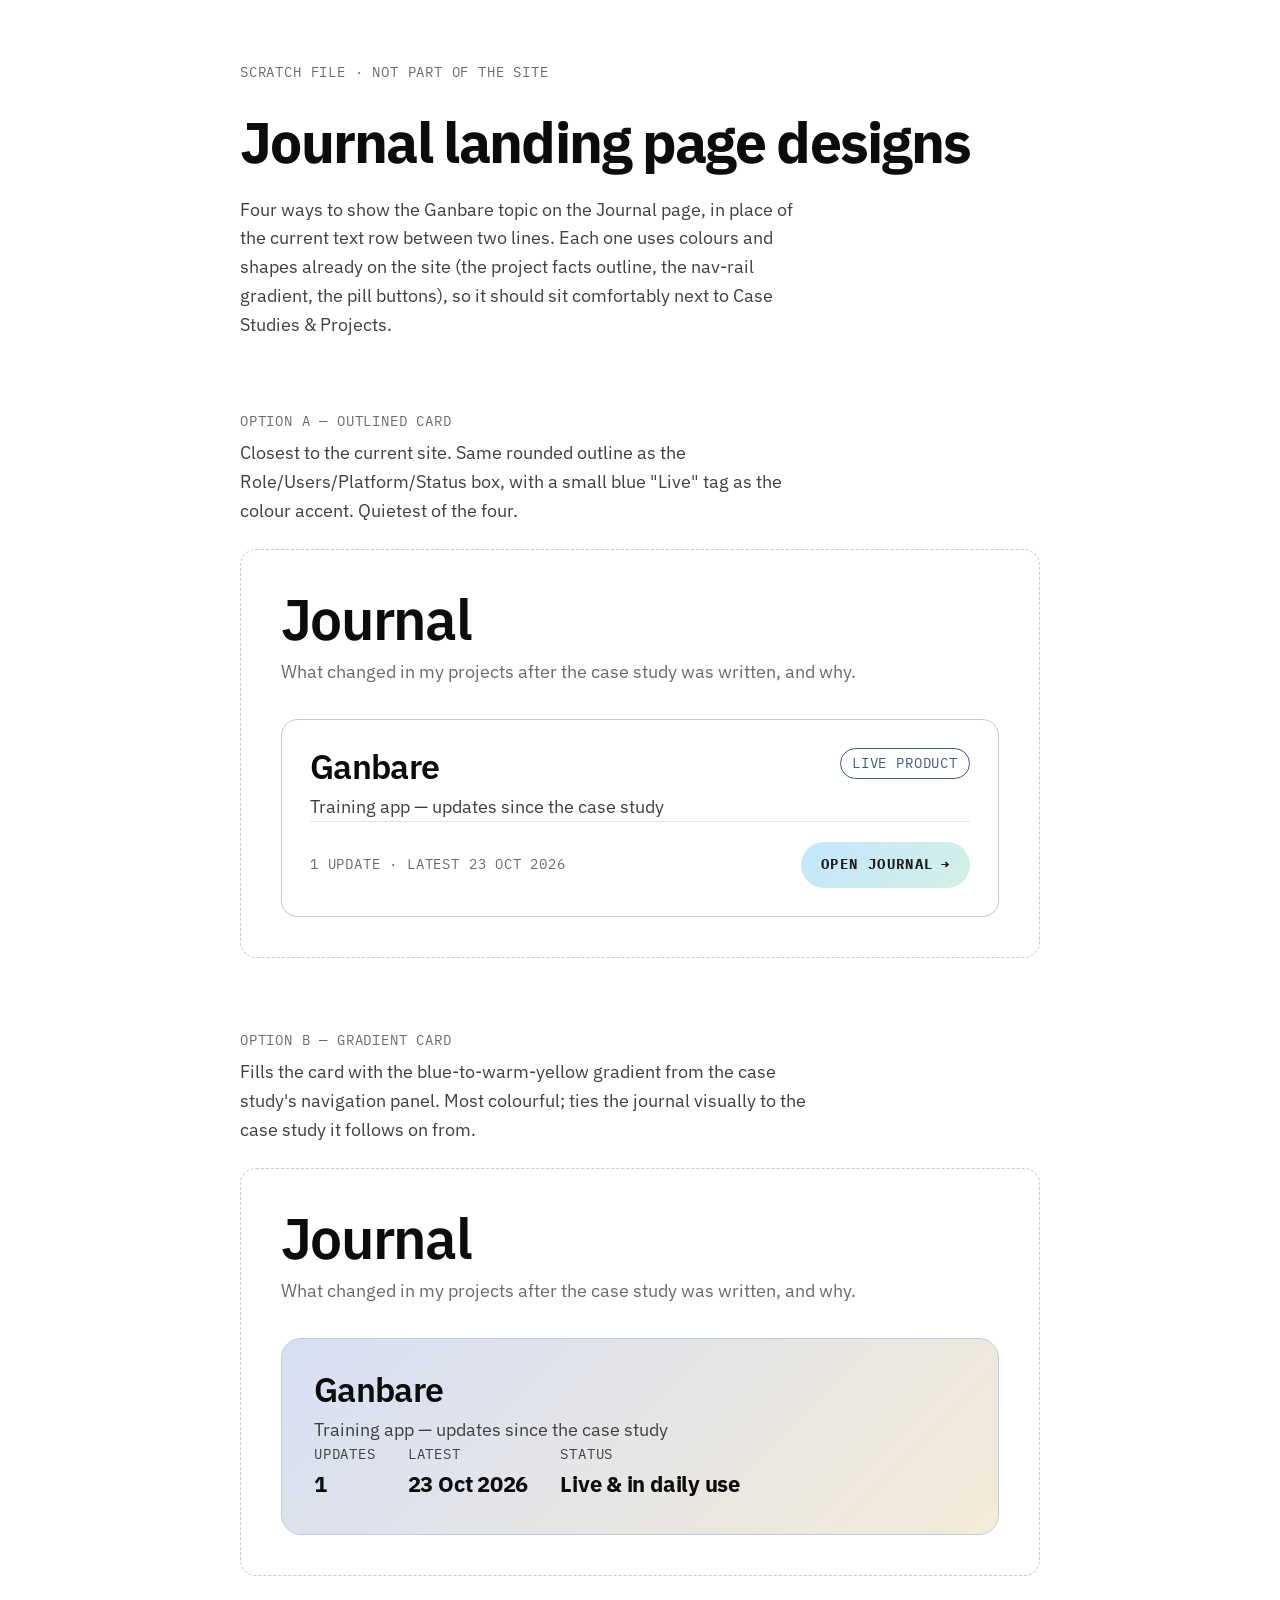
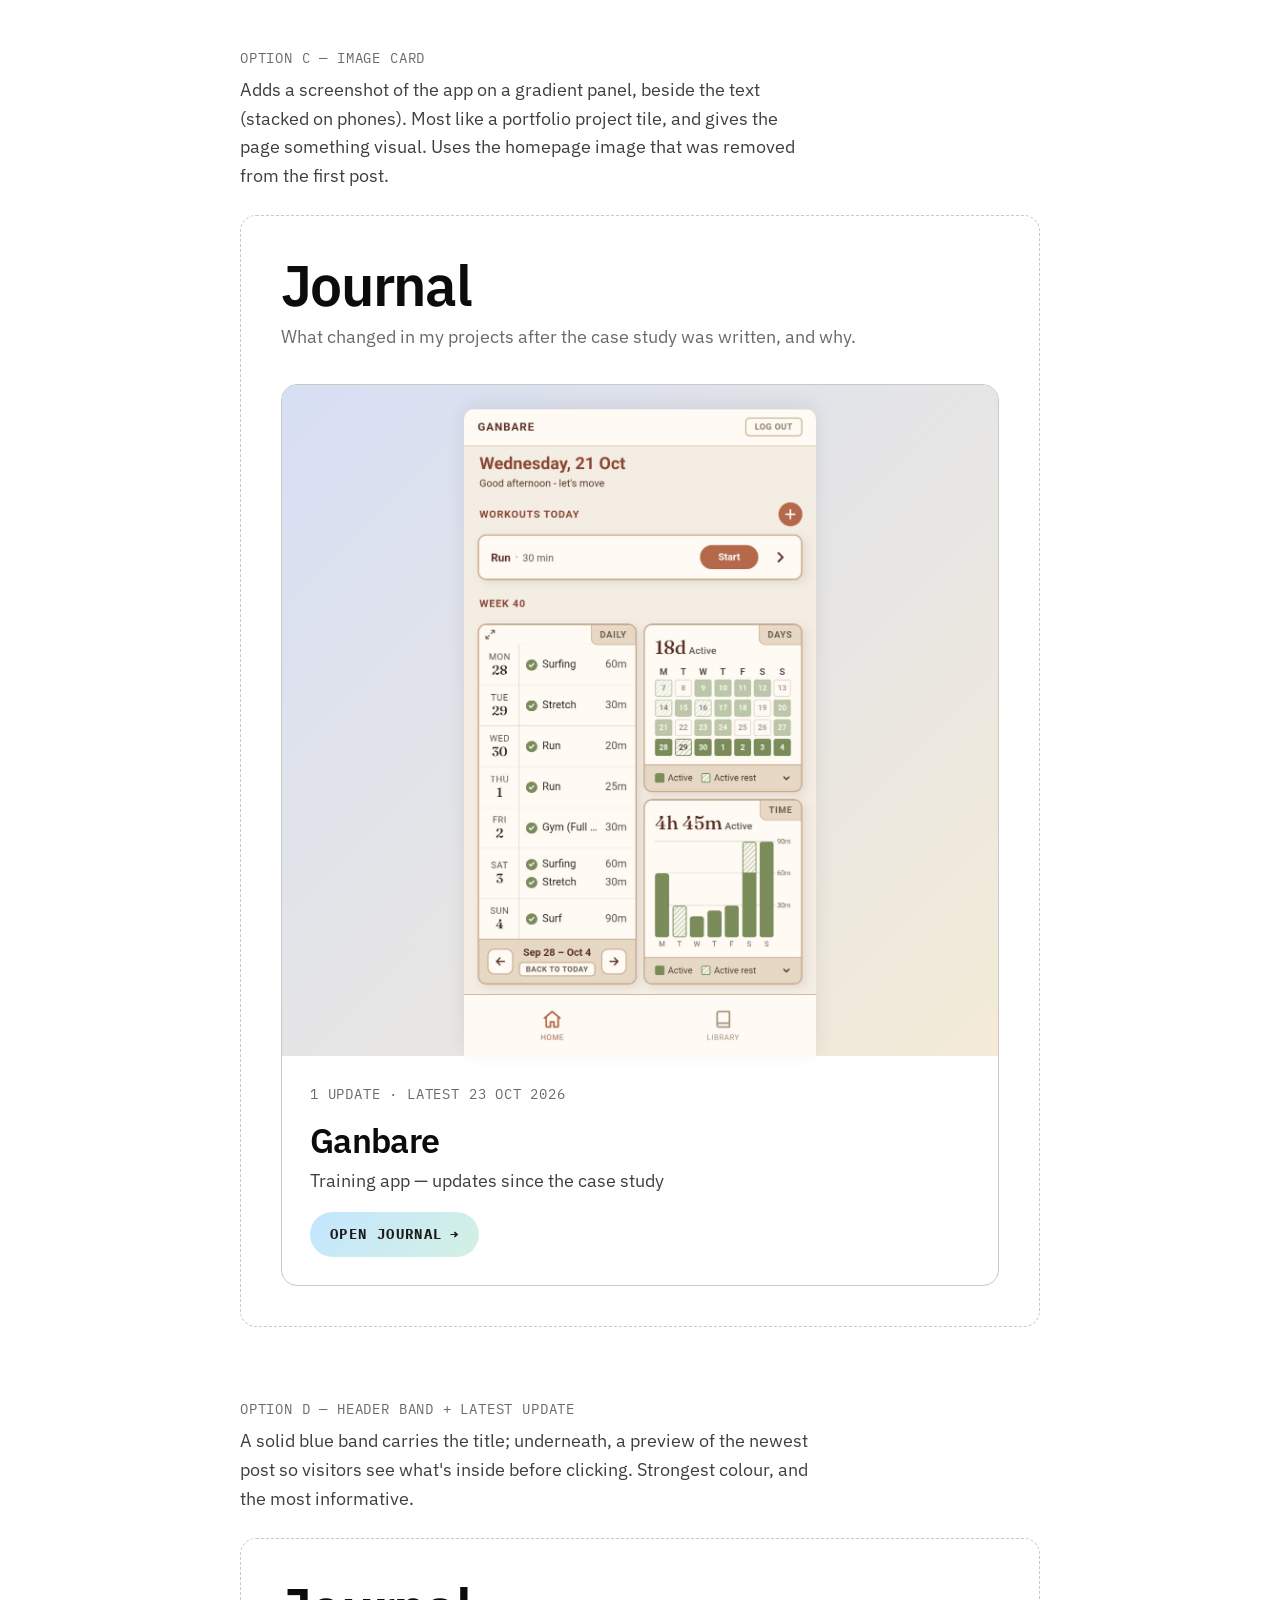
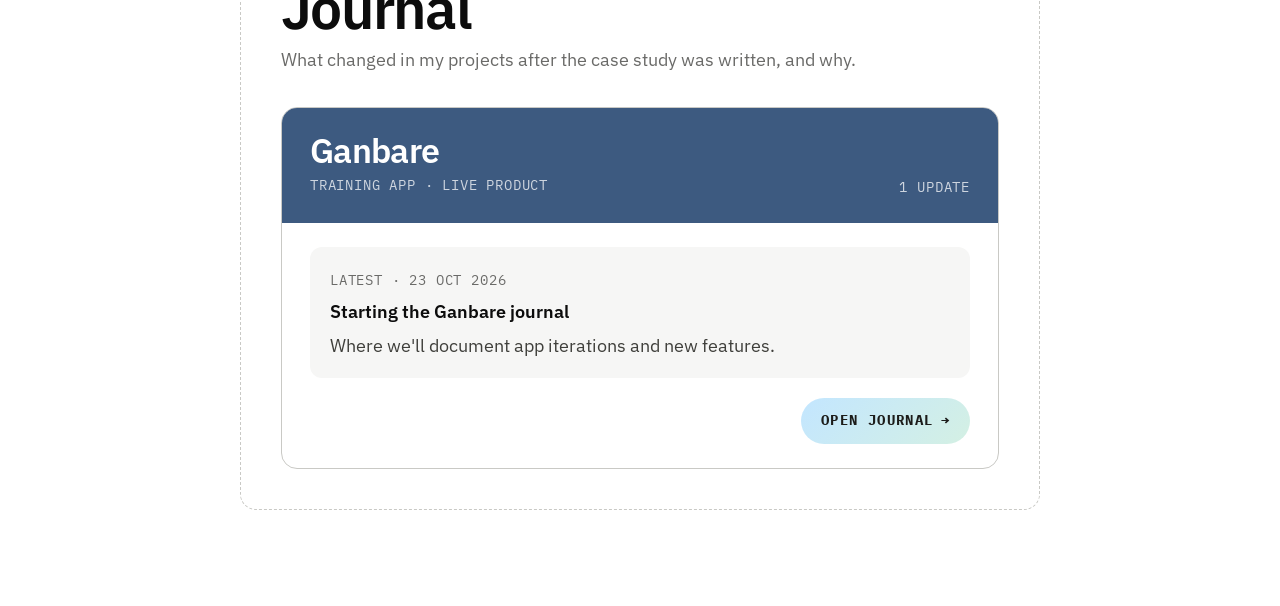
==== journal-landing-page-designs.html @ 41173072 "Updating landing page designs for journal section" ====
<!doctype html>
<html lang="en">
<head>
<meta charset="utf-8">
<meta name="viewport" content="width=device-width, initial-scale=1">
<title>Journal landing page designs</title>
<link rel="preconnect" href="https://fonts.googleapis.com">
<link rel="stylesheet" href="https://fonts.googleapis.com/css2?family=IBM+Plex+Mono:wght@400;500&family=IBM+Plex+Sans:ital,wght@0,400;0,500;0,600;0,700;1,400&display=swap">
<link rel="stylesheet" href="styles.css">
<style>
  /* Scratch comparison page -- not linked from the site. */
  body { background: var(--bg); color: var(--ink); font-family: var(--font-sans); margin: 0; }
  .wrap { max-width: var(--content); margin: 0 auto; padding: 3rem 16px 6rem; }
  .option { margin-top: 4.5rem; }
  .option__label {
    font-family: var(--font-mono); font-size: var(--step--1); letter-spacing: .06em;
    text-transform: uppercase; color: var(--muted); margin: 0 0 .4rem;
  }
  .option__note { color: var(--ink-soft); max-width: var(--measure); margin: 0 0 1.5rem; }
  .mock { border: 1px dashed var(--line-strong); border-radius: 16px; padding: clamp(1.25rem, 4vw, 2.5rem); }
  .mock h1 { font-size: var(--step-3); font-weight: 600; letter-spacing: -.03em; margin: 0 0 .5rem; line-height: 1.05; }
  .mock .lead { color: var(--muted); margin: 0 0 2rem; max-width: var(--measure); }
  .k { font-family: var(--font-mono); font-size: var(--step--1); letter-spacing: .06em; text-transform: uppercase; color: var(--muted); }
  .name { font-size: var(--step-2); font-weight: 600; letter-spacing: -.02em; margin: 0; line-height: 1.15; }
  .desc { color: var(--ink-soft); margin: .4rem 0 0; }
  a.card { color: inherit; text-decoration: none; display: block; }

  /* ---- A: outlined card, like the project facts box ---- */
  .a-card {
    border: 1px solid var(--line-strong); border-radius: 16px; padding: 1.75rem;
    display: grid; gap: 1.25rem; transition: border-color .2s, transform .2s;
  }
  .a-card:hover { border-color: var(--product-outline); transform: translateY(-2px); }
  .a-card__top { display: flex; justify-content: space-between; gap: 1rem; align-items: start; }
  .a-tag { border: 1px solid var(--product-outline); color: var(--product-outline); border-radius: 999px; padding: .25rem .7rem; white-space: nowrap; }
  .a-card__foot { display: flex; justify-content: space-between; align-items: center; flex-wrap: wrap; gap: 1rem; padding-top: 1.25rem; border-top: 1px solid var(--line); }

  /* ---- B: soft gradient fill, the nav-rail colours ---- */
  .b-card {
    background: linear-gradient(135deg in oklab, var(--rail-a), var(--rail-b));
    border: 1px solid var(--rail-edge); border-radius: 20px; padding: 2rem; color: #0c0c0c;
    display: grid; gap: 1.5rem; transition: transform .2s, box-shadow .2s;
  }
  .b-card:hover { transform: translateY(-2px); box-shadow: 0 10px 30px rgb(61 90 128 / .15); }
  .b-card .desc, .b-card .k { color: #3f3f3b; }
  .b-stats { display: flex; gap: 2rem; flex-wrap: wrap; }
  .b-stats b { display: block; font-family: var(--font-sans); font-size: var(--step-1); letter-spacing: -.01em; text-transform: none; color: #0c0c0c; }

  /* ---- C: image + text, like a project tile ---- */
  .c-card {
    border: 1px solid var(--line-strong); border-radius: 16px; overflow: hidden;
    display: grid; transition: transform .2s, border-color .2s;
  }
  .c-card:hover { transform: translateY(-2px); border-color: var(--product-outline); }
  .c-card__img { background: linear-gradient(135deg in oklab, var(--rail-a), var(--rail-b)); padding: 1.5rem 1.5rem 0; display: flex; align-items: end; justify-content: center; min-height: 12rem; }
  .c-card__img img { width: 100%; max-width: 22rem; border-radius: 10px 10px 0 0; box-shadow: 0 -4px 20px rgb(0 0 0 / .08); display: block; }
  .c-card__body { padding: 1.75rem; display: grid; gap: 1rem; align-content: center; }
  @media (min-width: 760px) { .c-card { grid-template-columns: 1fr 1.2fr; } .c-card__img { min-height: 16rem; } }

  /* ---- D: coloured header band + latest update inside ---- */
  .d-card { border: 1px solid var(--line-strong); border-radius: 16px; overflow: hidden; }
  .d-card__band { background: var(--product-outline); color: #fff; padding: 1.5rem 1.75rem; display: flex; justify-content: space-between; align-items: end; gap: 1rem; flex-wrap: wrap; }
  .d-card__band .name { color: #fff; }
  .d-card__band .k { color: rgb(255 255 255 / .75); }
  .d-card__body { padding: 1.5rem 1.75rem; display: grid; gap: 1.25rem; }
  .d-latest { background: var(--bg-inset); border-radius: 12px; padding: 1.1rem 1.25rem; }
  .d-latest p { margin: .3rem 0 0; }
  .d-latest strong { font-weight: 600; }
  .d-foot { display: flex; justify-content: flex-end; }
</style>
</head>
<body>
<div class="wrap">
  <p class="k">Scratch file &middot; not part of the site</p>
  <h1 style="font-size:var(--step-3);margin:.3rem 0 .5rem;letter-spacing:-.03em">Journal landing page designs</h1>
  <p class="option__note">Four ways to show the Ganbare topic on the Journal page, in place of the current text row between two lines. Each one uses colours and shapes already on the site (the project facts outline, the nav-rail gradient, the pill buttons), so it should sit comfortably next to Case Studies &amp; Projects.</p>

  <!-- ===================== A ===================== -->
  <section class="option">
    <p class="option__label">Option A &mdash; Outlined card</p>
    <p class="option__note">Closest to the current site. Same rounded outline as the Role/Users/Platform/Status box, with a small blue "Live" tag as the colour accent. Quietest of the four.</p>
    <div class="mock">
      <h1>Journal</h1>
      <p class="lead">What changed in my projects after the case study was written, and why.</p>
      <a class="card a-card" href="#">
        <div class="a-card__top">
          <div>
            <p class="name">Ganbare</p>
            <p class="desc">Training app &mdash; updates since the case study</p>
          </div>
          <span class="k a-tag">Live product</span>
        </div>
        <div class="a-card__foot">
          <span class="k">1 update &middot; Latest 23 Oct 2026</span>
          <span class="link-arrow">Open journal <span aria-hidden="true">&rarr;</span></span>
        </div>
      </a>
    </div>
  </section>

  <!-- ===================== B ===================== -->
  <section class="option">
    <p class="option__label">Option B &mdash; Gradient card</p>
    <p class="option__note">Fills the card with the blue-to-warm-yellow gradient from the case study's navigation panel. Most colourful; ties the journal visually to the case study it follows on from.</p>
    <div class="mock">
      <h1>Journal</h1>
      <p class="lead">What changed in my projects after the case study was written, and why.</p>
      <a class="card b-card" href="#">
        <div>
          <p class="name">Ganbare</p>
          <p class="desc">Training app &mdash; updates since the case study</p>
        </div>
        <div class="b-stats">
          <span class="k">Updates <b>1</b></span>
          <span class="k">Latest <b>23 Oct 2026</b></span>
          <span class="k">Status <b>Live &amp; in daily use</b></span>
        </div>
      </a>
    </div>
  </section>

  <!-- ===================== C ===================== -->
  <section class="option">
    <p class="option__label">Option C &mdash; Image card</p>
    <p class="option__note">Adds a screenshot of the app on a gradient panel, beside the text (stacked on phones). Most like a portfolio project tile, and gives the page something visual. Uses the homepage image that was removed from the first post.</p>
    <div class="mock">
      <h1>Journal</h1>
      <p class="lead">What changed in my projects after the case study was written, and why.</p>
      <a class="card c-card" href="#">
        <div class="c-card__img">
          <img src="assets/ganbare/product-1-homepage-v2.png" alt="">
        </div>
        <div class="c-card__body">
          <span class="k">1 update &middot; Latest 23 Oct 2026</span>
          <div>
            <p class="name">Ganbare</p>
            <p class="desc">Training app &mdash; updates since the case study</p>
          </div>
          <span><span class="link-arrow">Open journal <span aria-hidden="true">&rarr;</span></span></span>
        </div>
      </a>
    </div>
  </section>

  <!-- ===================== D ===================== -->
  <section class="option">
    <p class="option__label">Option D &mdash; Header band + latest update</p>
    <p class="option__note">A solid blue band carries the title; underneath, a preview of the newest post so visitors see what's inside before clicking. Strongest colour, and the most informative.</p>
    <div class="mock">
      <h1>Journal</h1>
      <p class="lead">What changed in my projects after the case study was written, and why.</p>
      <a class="card d-card" href="#">
        <div class="d-card__band">
          <div>
            <p class="name">Ganbare</p>
            <span class="k">Training app &middot; Live product</span>
          </div>
          <span class="k">1 update</span>
        </div>
        <div class="d-card__body">
          <div class="d-latest">
            <span class="k">Latest &middot; 23 Oct 2026</span>
            <p><strong>Starting the Ganbare journal</strong></p>
            <p style="color:var(--ink-soft)">Where we'll document app iterations and new features.</p>
          </div>
          <div class="d-foot"><span class="link-arrow">Open journal <span aria-hidden="true">&rarr;</span></span></div>
        </div>
      </a>
    </div>
  </section>
</div>
</body>
</html>
---- styles.css ----
/* ============================================================
   Juliette Kuno — portfolio
   Shared styles for every page. Black & white, IBM Plex.
   ============================================================ */

:root {
  --bg:          #ffffff;
  --bg-inset:    #f6f6f5;
  --ink:         #0c0c0c;
  --muted:       #6a6a68;
  --line:        #e3e3e0;
  --line-strong: #c9c9c5;

  --font-sans: "IBM Plex Sans", -apple-system, BlinkMacSystemFont, "Segoe UI", Helvetica, Arial, sans-serif;
  --font-mono: "IBM Plex Mono", ui-monospace, "SF Mono", Menlo, Consolas, monospace;

  /* Fluid type scale */
  --step--1: clamp(0.78rem, 0.75rem + 0.15vw, 0.85rem);
  --step-0:  clamp(1rem, 0.96rem + 0.2vw, 1.125rem);
  --step-1:  clamp(1.15rem, 1.05rem + 0.5vw, 1.4rem);
  --step-2:  clamp(1.4rem, 1.15rem + 1.25vw, 2.1rem);
  --step-3:  clamp(1.9rem, 1.35rem + 2.75vw, 3.6rem);

  --measure: 36rem;
  --gutter: clamp(1.25rem, 6vw, 5rem);
  --rhythm: clamp(3.5rem, 8vw, 6.5rem);
  --content: 52rem;
  --nav-h: 3.5rem;

  --flag: #c0392b; /* editorial / work-in-progress notes */
  --ink-soft: #3f3f3b; /* secondary text that still needs to read clearly */

  /* Filled panels (case-study meta bar, floating button) — charcoal, not pure black */
  --panel:     #3a3a37;
  --panel-ink: #ffffff;
  --thumb:     #ffffff;  /* selected pill in the case-study toggle */
  --thumb-ink: #3a3a37;

  /* Navigation panel behind the toggle + contents rail. Blue into a warm
     yellow, interpolated in oklab so it doesn't pass through mud.
     2026-09-29: first pass (#c4d0ee/#eee1c4) read as too dark -- settled on
     a brighter middle ground, still more saturated than the original
     near-white pastel but lighter than that first pass. Text on it is
     --ink-soft, not --muted, so contrast stays comfortably high (~8:1)
     either way. */
  --rail-a:         #d7dff4;
  --rail-b:         #f4ebd7;
  --rail-edge:      #bcc8e6;

  /* Product section's four screenshot cards (2026-09-25): was a flat olive
     fill, now an outline instead -- a darker echo of the rail gradient's
     blue endpoint above, so the cards nod at the same nav-panel colour
     without repeating it as a solid block. */
  --product-outline: #3d5a80;
  --rail-rule:      rgb(12 12 12 / 0.22);
  --rail-rule-soft: rgb(12 12 12 / 0.09);
}

@media (prefers-color-scheme: dark) {
  :root:not([data-theme="light"]) {
    --bg:          #0c0c0c;
    --bg-inset:    #161615;
    --ink:         #ededea;
    --muted:       #9a9a96;
    --line:        #2a2a28;
    --line-strong: #3d3d3a;
    --flag:        #ff7a70;
    --panel:       #2e2e2b;
    --panel-ink:   #ededea;
    --ink-soft:    #c9c9c4;
    --thumb:       #ededea;
    --thumb-ink:   #0c0c0c;
    --rail-a:         #1c2c54;
    --rail-b:         #463920;
    --rail-edge:      #2a3e6f;
    /* Lighter than light theme's --product-outline, not darker -- the page
       background here is near-black, so the outline has to move toward
       white to stay legible, same logic as the rail/outline darkening
       passes elsewhere on this page. */
    --product-outline: #6f93c9;
    --rail-rule:      rgb(237 237 234 / 0.28);
    --rail-rule-soft: rgb(237 237 234 / 0.12);
  }
}

:root[data-theme="dark"] {
  --bg:          #0c0c0c;
  --bg-inset:    #161615;
  --ink:         #ededea;
  --muted:       #9a9a96;
  --line:        #2a2a28;
  --line-strong: #3d3d3a;
  --flag:        #ff7a70;
  --panel:       #2e2e2b;
  --panel-ink:   #ededea;
  --ink-soft:    #c9c9c4;
  --thumb:       #ededea;
  --thumb-ink:   #0c0c0c;
  --rail-a:         #1c2c54;
  --rail-b:         #463920;
  --rail-edge:      #2a3e6f;
  --product-outline: #6f93c9;
  --rail-rule:      rgb(237 237 234 / 0.28);
  --rail-rule-soft: rgb(237 237 234 / 0.12);
}

* { box-sizing: border-box; }

html {
  scroll-behavior: smooth;
  /* keep a jumped-to heading clear of the sticky nav (taller when it wraps on mobile) */
  scroll-padding-top: 5.5rem;
  -webkit-text-size-adjust: 100%;
}

body {
  margin: 0;
  overflow-x: clip;
  background: var(--bg);
  color: var(--ink);
  font-family: var(--font-sans);
  font-size: var(--step-0);
  line-height: 1.6;
  -webkit-font-smoothing: antialiased;
  text-rendering: optimizeLegibility;
}

@media (prefers-reduced-motion: reduce) {
  html { scroll-behavior: auto; }
  * { animation-duration: 0.01ms !important; transition-duration: 0.01ms !important; }
}

a { color: inherit; }
p { overflow-wrap: break-word; }

::selection { background: var(--ink); color: var(--bg); }

.mono {
  font-family: var(--font-mono);
  font-size: var(--step--1);
  font-weight: 400;
  letter-spacing: 0.14em;
  text-transform: uppercase;
  color: var(--muted);
}

/* ---------- Nav (fixed to the top, always visible) ---------- */
.nav {
  position: sticky;
  top: 0;
  z-index: 100;
  display: flex;
  flex-wrap: wrap;
  align-items: baseline;
  justify-content: space-between;
  gap: 0.5rem 1.5rem;
  padding: 0.9rem var(--gutter);
  background: var(--bg);
  border-bottom: 1px solid var(--line);
}

.nav__name {
  font-family: var(--font-mono);
  font-size: var(--step--1);
  font-weight: 500;
  letter-spacing: 0.02em;
  text-decoration: none;
  white-space: nowrap;
}

.nav__links {
  display: flex;
  flex-wrap: wrap;
  gap: 0.75rem 1.25rem;
}

.nav__links a {
  font-family: var(--font-mono);
  font-size: 0.6875rem;
  letter-spacing: 0.13em;
  text-transform: uppercase;
  text-decoration: none;
  color: var(--muted);
  padding-bottom: 2px;
  border-bottom: 1px solid transparent;
  transition: color 0.15s ease, border-color 0.15s ease;
}

/* Four links no longer fit on one row on a phone at the full letter-spacing,
   which stacked the sticky nav into three rows. Tighten so they stay on one. */
@media (max-width: 480px) {
  .nav__links { column-gap: 0.75rem; }
  .nav__links a { letter-spacing: 0.04em; }
}

.nav__links a:hover,
.nav__links a:focus-visible,
.nav__links a[aria-current="page"] { color: var(--ink); border-color: var(--ink); }

/* ---------- Home hero ---------- */
.hero {
  display: flex;
  align-items: center;
  min-height: 100vh;
  min-height: calc(100svh - var(--nav-h));
  padding: clamp(3rem, 10vw, 6rem) var(--gutter);
  border-bottom: 1px solid var(--line);
}

.hero__inner { max-width: var(--content); margin: 0 auto; width: 100%; min-width: 0; }

.hero__eyebrow { margin: 0 0 1.5rem; }

.hero h1 {
  font-weight: 600;
  font-size: var(--step-3);
  line-height: 1.08;
  letter-spacing: -0.025em;
  margin: 0 0 1.25rem;
}

.hero p {
  max-width: var(--measure);
  font-size: var(--step-1);
  line-height: 1.5;
  margin: 0 0 0.9rem;
}
.hero p:last-of-type { margin-bottom: 0; }
.hero p .subtle,
.hero p.subtle { color: var(--muted); }

.hero__cta {
  display: flex;
  flex-wrap: wrap;
  gap: 0.75rem;
  margin-top: 2.25rem;
}

/* ---------- Button ---------- */
.btn {
  display: inline-flex;
  align-items: center;
  gap: 0.55rem;
  font-family: var(--font-mono);
  font-size: var(--step--1);
  letter-spacing: 0.1em;
  text-transform: uppercase;
  text-decoration: none;
  padding: 0.85rem 1.4rem;
  background: var(--ink);
  color: var(--bg);
  border: 1px solid var(--ink);
  transition: background 0.15s ease, color 0.15s ease;
}
.btn span { transition: transform 0.15s ease; }
.btn:hover,
.btn:focus-visible { background: transparent; color: var(--ink); }
.btn:hover span,
.btn:focus-visible span { transform: translateX(3px); }

/* Download CV button (2026-09-25): was squished flush against the lead
   paragraph above it (no margin-top set anywhere for a .btn inside
   .page-head). It remains a rounded, pastel filled button distinct from
   the plain solid-ink .btn used elsewhere, but the palette has been tuned
   toward blue/green hues to match the softer portfolio direction. */
.page-head .btn {
  margin-top: 1.5rem;
  border-radius: 10px;
  border: none;
  background: linear-gradient(135deg in oklab, #bfe7ff, #cfeee0);
  color: #1c1c1a;
}
.page-head .btn:hover,
.page-head .btn:focus-visible {
  background: linear-gradient(135deg in oklab, #afd8ff, #bcebd6);
  color: #1c1c1a;
}

/* ---------- Interior page shell ---------- */
.page {
  padding: var(--rhythm) var(--gutter);
}

.page-head,
.page-body {
  max-width: var(--content);
  margin-inline: auto;
}

.page-head {
  padding-bottom: clamp(1.75rem, 4vw, 2.5rem);
  margin-bottom: clamp(2rem, 4vw, 2.75rem);
  border-bottom: 1px solid var(--line);
}

.page-head h1 {
  font-weight: 600;
  font-size: var(--step-3);
  line-height: 1.08;
  letter-spacing: -0.025em;
  margin: 0;
}

.page-head__lead {
  max-width: var(--measure);
  margin: 1.25rem 0 0;
  font-size: var(--step-1);
  line-height: 1.5;
  color: var(--muted);
}

/* ---------- Prose ---------- */
.prose h2 {
  font-weight: 600;
  font-size: var(--step-2);
  line-height: 1.15;
  letter-spacing: -0.02em;
  margin: 0 0 1rem;
}

/* Divider between the About page's Experience / Certificates / Higher
   Education sections (2026-09-25) -- same "straight line above the
   heading" convention as the case study's numbered section headings
   (.cs-section > h2), just without the number. Not applied to the first
   section (Experience) -- nothing above it to divide from.
   .prose > * + * (below) has the same specificity (one class each) and
   used to win on source order, quietly overriding this margin-top down to
   1rem -- .cv-section-title now repeats the class so it wins outright,
   and the value is bumped a little further per her follow-up ask for
   more breathing room. */
.cv-section-title.cv-section-title {
  margin-top: 4rem;
  padding-top: 1.5rem;
  border-top: 2px solid var(--ink);
}

.prose h3 {
  font-weight: 600;
  font-size: var(--step-1);
  line-height: 1.25;
  letter-spacing: -0.01em;
  /* Was 0.35rem (2026-09-25) -- read as the title sitting flush against
     its own paragraph underneath. */
  margin: 0 0 0.6rem;
}

.prose p { margin: 0 0 1rem; max-width: var(--measure); }
.prose > * + * { margin-top: 1rem; }
.prose p:last-child { margin-bottom: 0; }

@media (min-width: 760px) {
  .hero h1,
  .page-head h1,
  .prose h2 { text-wrap: balance; }
}

/* ---------- Project entry ---------- */
.project + .project {
  margin-top: 2.5rem;
  padding-top: 2.5rem;
  border-top: 1px solid var(--line-strong);
}

.project h2 {
  font-weight: 600;
  font-size: var(--step-2);
  line-height: 1.15;
  letter-spacing: -0.02em;
  margin: 0 0 0.75rem;
}

.project p { max-width: var(--measure); margin: 0; }

/* Case Studies & Projects page (2026-09-29): was a single narrow column
   centred in a lot of empty width either side, the opposite of the home
   hero's wide, space-filling layout. #view-work now uses that same wide
   column (see below), and the project entry itself splits into two: the
   description on the left, the Role/Users/Platform/Status facts and the
   "Read the case study" button stacked on the right -- the same idea as
   the hero's intro/note split, so the entry actually uses the width
   instead of leaving it as dead space next to a narrow paragraph. Stacks
   back to a single column below 900px. */
.project__body {
  display: grid;
  gap: 1.75rem 3rem;
}
@media (min-width: 900px) {
  .project__body {
    grid-template-columns: 1.4fr 1fr;
    align-items: start;
  }
  .project__body p { max-width: none; }
}

.project__side { display: flex; flex-direction: column; gap: 0; }

/* Publication date (2026-11-18): a quiet italic sign-off under the
   description, so it doesn't compete with the title or the button. */
.project .project__date {
  margin-top: 1rem;
  font-style: italic;
  font-size: var(--step--1);
  color: var(--muted);
}

/* Outlined (2026-09-25) to separate the Role/Users/Platform/Status facts
   from the running paragraph above and the "Read the case study" button
   below -- rounded, but less than that button's full pill (999px), so
   the two read as different kinds of thing. */
.project__meta {
  display: grid;
  grid-template-columns: repeat(auto-fit, minmax(7.5rem, 1fr));
  gap: 1rem 1.5rem;
  margin: 0;
  padding: 1.25rem 1.5rem;
  border: 1px solid var(--line-strong);
  border-radius: 12px;
  list-style: none;
}
@media (min-width: 900px) {
  .project__meta { grid-template-columns: 1fr 1fr; }
}

.project__meta li {
  font-family: var(--font-mono);
  font-size: var(--step--1);
  letter-spacing: 0.06em;
  text-transform: uppercase;
  color: var(--muted);
}

.project__meta b {
  display: block;
  font-weight: 500;
  color: var(--ink);
  letter-spacing: 0.02em;
  margin-top: 0.2rem;
}

/* "Read the case study" button (2026-09-25, latest move): sits just below
   the Role/Users/Platform/Status outline, outside it, lined up with its
   right edge -- not inside the box, and not next to the title anymore
   (tried both). .project__meta and this share the article's full width,
   so flex-end here lands on the same right edge as the outline above it. */
.project__cta {
  display: flex;
  justify-content: flex-end;
  margin-top: 1.5rem;
}

/* Was a plain underlined text link -- easy to miss as the only way into
   the case study. Now a rounded pill with a soft blue-green pastel
   gradient, bolder label, and the same fixed dark text as the About
   page's CV gradient button. */
.link-arrow {
  display: inline-flex;
  align-items: baseline;
  gap: 0.45rem;
  flex-shrink: 0;
  padding: 0.75rem 1.25rem;
  border-radius: 999px;
  background: linear-gradient(135deg in oklab, #c3e6ff, #d4f0e3);
  font-family: var(--font-mono);
  font-size: var(--step--1);
  font-weight: 700;
  letter-spacing: 0.1em;
  text-transform: uppercase;
  text-decoration: none;
  color: #1c1c1a;
  transition: background 0.15s ease;
}
.link-arrow:hover,
.link-arrow:focus-visible {
  background: linear-gradient(135deg in oklab, #b4ddff, #c1ead6);
}
/* "Check out the app" beside the case study's Ganbare title. Pushed to the
   far right of the row with space-between (2026-09-29) -- .cs-title-row
   spans the same width as .cs-meta below it (both direct children of the
   unconstrained .page-head inside .cs-main), so the button's right edge
   now lines up flush with the right edge of the "Status" box, while
   staying level with the title on the same row. Wraps to its own line
   below the title on narrow screens where there isn't room for both. The
   arrow is diagonal (opens the live app in a new tab), so its hover nudge
   goes up-right rather than straight right. */
.cs-title-row {
  display: flex;
  flex-wrap: wrap;
  align-items: flex-end;
  justify-content: space-between;
  gap: 0.75rem 1.5rem;
}
.cs-title-row .link-arrow:hover span,
.cs-title-row .link-arrow:focus-visible span { transform: translate(2px, -2px); }
.link-arrow span { transition: transform 0.15s ease; }
.link-arrow:hover span,
.link-arrow:focus-visible span { transform: translateX(3px); }

.note {
  margin-top: 2.5rem;
  padding-top: 1.5rem;
  border-top: 1px solid var(--line);
  font-size: var(--step--1);
  color: var(--muted);
}

/* ---------- About / CV ---------- */
.cv {
  margin: 1.5rem 0 0;
  display: grid;
  gap: 1.75rem;
}

.cv__row {
  display: grid;
  grid-template-columns: 1fr;
  gap: 0.35rem;
}

@media (min-width: 520px) {
  .cv__row { grid-template-columns: 7rem 1fr; gap: 0.5rem 1.5rem; }
}

.cv__year {
  font-family: var(--font-mono);
  font-size: var(--step--1);
  letter-spacing: 0.04em;
  color: var(--muted);
  padding-top: 0.25rem;
}

.tags {
  display: flex;
  flex-wrap: wrap;
  gap: 0.5rem;
  margin: 1.5rem 0 0;
  padding: 0;
  list-style: none;
}

.tags li {
  font-family: var(--font-mono);
  font-size: 0.6875rem;
  letter-spacing: 0.05em;
  text-transform: uppercase;
  color: var(--muted);
  border: 1px solid var(--line-strong);
  border-radius: 999px;
  padding: 0.3rem 0.7rem;
}

/* ---------- Contact ---------- */
.contact-list {
  margin: 0;
  padding: 0;
  list-style: none;
}

.contact-list li { border-bottom: 1px solid var(--line); }

.contact-list a {
  display: flex;
  flex-wrap: wrap;
  align-items: baseline;
  justify-content: space-between;
  gap: 0.15rem 1rem;
  padding: 1rem 0;
  text-decoration: none;
}

.contact-list .label {
  font-family: var(--font-mono);
  font-size: var(--step--1);
  letter-spacing: 0.13em;
  text-transform: uppercase;
  color: var(--muted);
}

.contact-list .value {
  font-size: var(--step-1);
  font-weight: 500;
  letter-spacing: -0.01em;
  overflow-wrap: anywhere;
}

.contact-list a:hover .value,
.contact-list a:focus-visible .value {
  text-decoration: underline;
  text-underline-offset: 4px;
}

@media (max-width: 480px) {
  .contact-list a { flex-direction: column; align-items: flex-start; }
}

/* ============================================================
   Case study page
   ============================================================ */

.cs-lead {
  max-width: var(--measure);
  margin: 1.25rem 0 0;
  font-size: var(--step-1);
  line-height: 1.4;
  font-weight: 500;
  letter-spacing: -0.01em;
  color: var(--ink);
}

/* ---- Sticky section rail (wide screens only) ---- */
.cs-main { min-width: 0; }
.cs-rail { display: none; }

@media (min-width: 1120px) {
  .cs-layout {
    display: grid;
    grid-template-columns: 18rem minmax(0, 1fr);
    gap: clamp(2.5rem, 5vw, 5.5rem);
    justify-content: start;
    align-items: stretch;
    /* border-box, so this cap includes the page's left+right gutters */
    max-width: 91rem;
    /* left-aligned, not centred, so the rail starts on the same gutter as the
       "Juliette Kuno" nav name directly above it */
    margin-inline: 0;
  }
  .cs-layout .cs-main > .page-head,
  .cs-layout .cs-main > .page-body {
    max-width: none;
    margin-inline: 0;
  }
  .cs-layout .cs-main > .page-head {
    margin-bottom: 0;
    padding-bottom: 0;
    border-bottom: 0;
  }
  .cs-layout .cs-main .page-body > .cs-section:first-child {
    margin-top: clamp(2.5rem, 5vw, 3.5rem);
  }
  .cs-rail {
    display: block;
    /* Pull the rail up out of .page's own top padding (var(--rhythm), up
       to 104px) so the gradient panel starts right under the nav instead
       of leaving a big empty gap above it (2026-09-24). That padding is
       still right for the content column below the page title, so this is
       scoped to the rail only, not changed at the .page level. Matches
       the sticky "top" offset below (nav-h + 1.25rem) so the panel is
       already sitting where it's going to pin -- no jump when the sticky
       behavior kicks in on scroll. */
    margin-top: calc(1.25rem - var(--rhythm));
  }
  .cs-head-toc { display: none; }
}

.cs-rail__inner {
  position: sticky;
  /* pin from the start so the rail never moves as you read. Was
     nav-h + --rhythm (a page-wide spacing unit, clamp(3.5rem,8vw,6.5rem) --
     up to 104px on a wide screen): that's the right amount of breathing
     room for content sections, but on the rail it just read as wasted
     space above the gradient panel, with the content column starting much
     closer to the nav on the same row. A small fixed gutter instead
     (2026-09-24) so the panel starts right under the nav and the gradient
     background actually fills the column, and the max-height below grows
     to match so it still ends near the bottom of the viewport rather than
     stopping short. */
  top: calc(var(--nav-h) + 1.25rem);
  max-height: calc(100dvh - var(--nav-h) - 2.5rem);
  overflow-y: auto;
  /* On a short window the full 8-section list doesn't fit and this box has
     to scroll internally -- with the OS's default hidden-until-hover
     scrollbar that reads as "the list got cut off", not "scroll for more"
     (2026-09-24). A thin, always-visible scrollbar makes clear it's a
     scroll container, same idea as the header TOC + dialog now covering the
     narrow-width case below. */
  scrollbar-width: thin;
  scrollbar-color: var(--rail-rule) transparent;
}
.cs-rail__inner::-webkit-scrollbar { width: 6px; }
.cs-rail__inner::-webkit-scrollbar-track { background: transparent; }
.cs-rail__inner::-webkit-scrollbar-thumb {
  background: var(--rail-rule);
  border-radius: 999px;
}
.cs-rail__label { margin: 0 0 1rem; }
.cs-rail ol {
  list-style: none;
  margin: 0;
  padding: 0;
}
.cs-rail ol ol { margin: 0.2rem 0 0.5rem; }
.cs-rail li { margin: 0; }
.cs-rail a {
  display: flex;
  gap: 0.55rem;
  padding: 0.45rem 0 0.45rem 0.95rem;
  border-left: 2px solid var(--line);
  color: var(--ink-soft);
  font-size: 1rem;
  line-height: 1.35;
  text-decoration: none;
  transition: color 0.15s ease, border-color 0.15s ease;
}
.cs-rail ol ol a { font-size: 0.875rem; padding-left: 1.5rem; }
/* Roman numerals (I-IV) on the thought-process sub-items (2026-09-28) vary
   in width, so give the numeral a fixed slot -- labels then start on the
   same edge instead of stepping in and out. Same slot in the header TOC
   and Contents dialog below. */
.cs-rail ol ol a .num,
.cs-tabbed .cs-head-toc ol ol a .num,
.toc-sheet ol ol a .num { min-width: 1.5rem; }
.cs-rail a .num {
  font-family: var(--font-mono);
  font-size: 0.75rem;
  letter-spacing: 0.04em;
  flex-shrink: 0;
  padding-top: 0.15em;
}
.cs-rail a:hover,
.cs-rail a:focus-visible { color: var(--ink); }
.cs-rail a.is-active {
  color: var(--ink);
  border-color: var(--ink);
  font-weight: 500;
}

.cs-meta {
  display: grid;
  grid-template-columns: repeat(2, 1fr);
  margin: 2rem 0 0;
  border: 1px solid var(--panel);
  background: var(--panel);
  gap: 1px;
}
/* Five items: the odd one out spans the full row until there's room for
   all five on one line. */
.cs-meta div:last-child { grid-column: 1 / -1; }
@media (min-width: 900px) {
  .cs-meta { grid-template-columns: repeat(5, 1fr); }
  .cs-meta div:last-child { grid-column: auto; }
}
.cs-meta div {
  background: var(--panel);
  color: var(--panel-ink);
  padding: 0.9rem 1.1rem;
  text-align: center;
}
.cs-meta dt {
  margin: 0 0 0.3rem;
  font-family: var(--font-mono);
  font-size: 0.6875rem;
  letter-spacing: 0.13em;
  text-transform: uppercase;
  opacity: 0.6;
}
.cs-meta dd { margin: 0; font-weight: 500; }

/* In-header table of contents (tablet / mobile) */
.cs-toc {
  margin: 2.5rem 0 0;
  padding: 1.5rem 0;
  border-top: 1px solid var(--line);
  border-bottom: 1px solid var(--line);
}
.cs-toc__label { margin: 0 0 1rem; }
.cs-toc ol {
  margin: 0;
  padding-left: 1.5rem;
  display: grid;
  gap: 0.5rem;
}
.cs-toc ol ol { margin-top: 0.5rem; list-style-type: lower-roman; }
.cs-toc a { text-decoration: none; }
.cs-toc a:hover,
.cs-toc a:focus-visible { text-decoration: underline; text-underline-offset: 3px; }

/* Floating table-of-contents button + sheet (below the sidebar breakpoint) */
.toc-fab {
  position: fixed;
  right: clamp(1rem, 4vw, 2rem);
  bottom: clamp(1rem, 4vw, 2rem);
  z-index: 90;
  display: inline-flex;
  align-items: center;
  gap: 0.55rem;
  padding: 0.85rem 1.15rem;
  border: 1px solid var(--panel);
  border-radius: 999px;
  background: var(--panel);
  color: var(--panel-ink);
  font-family: var(--font-mono);
  font-size: 0.6875rem;
  letter-spacing: 0.12em;
  text-transform: uppercase;
  cursor: pointer;
  box-shadow: 0 3px 14px rgb(0 0 0 / 0.22);
}
.toc-fab__icon { font-size: 1.05em; line-height: 1; }
.toc-fab:hover { background: var(--ink); border-color: var(--ink); }

@media (min-width: 1120px) {
  .toc-fab { display: none; }
}

/* Floating "back to top" button (2026-09-24) -- same pill treatment as the
   Contents fab so the two read as one family of floating controls, not
   competing designs. Shown only once the reader has scrolled a good way
   down into the case study (BACK_TO_TOP_AT in the script), and only for
   the case view. Below the sidebar breakpoint the Contents fab occupies
   this same corner, so this one stacks above it rather than overlapping;
   at >=1120px the Contents fab is hidden and this sits at the normal
   corner offset by itself. */
.back-to-top {
  position: fixed;
  right: clamp(1rem, 4vw, 2rem);
  bottom: clamp(1rem, 4vw, 2rem);
  z-index: 90;
  display: inline-flex;
  align-items: center;
  gap: 0.5rem;
  padding: 0.85rem 1.15rem;
  border: 1px solid var(--panel);
  border-radius: 999px;
  background: var(--panel);
  color: var(--panel-ink);
  font-family: var(--font-mono);
  font-size: 0.6875rem;
  letter-spacing: 0.12em;
  text-transform: uppercase;
  cursor: pointer;
  box-shadow: 0 3px 14px rgb(0 0 0 / 0.22);
}
.back-to-top__icon { font-size: 1.05em; line-height: 1; }
.back-to-top:hover { background: var(--ink); border-color: var(--ink); }

@media (max-width: 1119.98px) {
  .back-to-top { bottom: calc(clamp(1rem, 4vw, 2rem) + 4rem); }
}

/* Rounded corners + the same gradient as the sidebar's .cs-rail__inner
   panel (2026-09-24) -- this dialog is the narrow-viewport stand-in for
   that panel, so it should read as the same object, not a plain white/dark
   box. It sits outside .cs-tabbed in the DOM (a page-level element, not
   nested under <main>), so var(--radius-box) isn't in scope here -- 20px
   hardcoded to match, since this dialog is only ever shown for the case
   study anyway. --rail-a/b/edge are plain :root tokens, so those resolve
   fine regardless of DOM nesting. */
.toc-sheet {
  width: min(30rem, calc(100vw - 2rem));
  max-height: min(78dvh, 40rem);
  margin: auto;
  padding: 0;
  border: 1px solid var(--rail-edge);
  border-radius: 20px;
  background: linear-gradient(165deg in oklab, var(--rail-a), var(--rail-b));
  color: var(--ink);
  overflow: hidden;
}
.toc-sheet::backdrop { background: rgb(0 0 0 / 0.45); }
.toc-sheet__inner {
  max-height: inherit;
  padding: 1.25rem 1.4rem 1.6rem;
  overflow-y: auto;
}
.toc-sheet__head {
  display: flex;
  align-items: center;
  justify-content: space-between;
  gap: 1rem;
  margin-bottom: 1.1rem;
}
.toc-sheet__head p { margin: 0; }
.toc-sheet__close {
  flex: none;
  width: 2rem;
  height: 2rem;
  display: grid;
  place-items: center;
  border: 1px solid var(--line-strong);
  border-radius: 3px;
  background: none;
  color: var(--ink);
  font-size: 0.9rem;
  line-height: 1;
  cursor: pointer;
}
.toc-sheet__close:hover { border-color: var(--ink); }
.toc-sheet ol {
  list-style: none;
  margin: 0;
  padding: 0;
}
.toc-sheet ol ol { margin: 0.2rem 0 0.5rem; }
/* Matches the rail/head-toc's num-prefix layout (2026-09-24): the dialog's
   list is cloned from .cs-head-toc, which now carries a <span class="num">
   on every top-level item, same as the sidebar. Without this the number and
   title would run together with no gap. */
.toc-sheet a {
  display: flex;
  gap: 0.55rem;
  padding: 0.45rem 0 0.45rem 0.95rem;
  border-left: 2px solid var(--line);
  text-decoration: none;
  line-height: 1.35;
  transition: color 0.15s ease, border-color 0.15s ease;
}
.toc-sheet ol ol a { font-size: 0.875rem; padding-left: 1.5rem; }
.toc-sheet a .num {
  font-family: var(--font-mono);
  font-size: 0.75rem;
  letter-spacing: 0.04em;
  flex-shrink: 0;
  padding-top: 0.15em;
}
.toc-sheet a:hover,
.toc-sheet a:focus-visible { text-decoration: none; }

.cs-section { margin-top: clamp(3rem, 7vw, 5rem); }

.cs-section > h2 {
  display: flex;
  flex-wrap: wrap;
  gap: 0.2rem 0.8rem;
  align-items: baseline;
  margin: 0 0 1.5rem;
  padding-top: 1.25rem;
  border-top: 2px solid var(--ink);
  font-weight: 600;
  font-size: var(--step-2);
  line-height: 1.15;
  letter-spacing: -0.02em;
}
.cs-section > h2 .n {
  font-family: var(--font-mono);
  font-weight: 500;
  font-size: var(--step-0);
  color: var(--muted);
}

.cs-section h3 {
  font-weight: 600;
  font-size: var(--step-1);
  line-height: 1.25;
  letter-spacing: -0.01em;
  margin: 0 0 0.5rem;
}

/* Consistency pass (2026-09-29): the six User Interface & Design Concepts
   box titles ("The challenge" / "Design philosophy" / "Process" / "Next
   version" / "Feedback" / "The mosaic") were the one place in the case
   study using a mono/uppercase label style for a box title -- every other
   boxed sub-topic (Next features' three callouts, Accessible Design,
   Using AI in my ideation process, every Reflection callout) is a plain
   .cs-section h3. Switched their markup to h3 so this section reads in the
   same voice as the rest; the old .cs-section h4 rule that only existed for
   these six titles is removed (.flow h4 -- the Pen+paper/VS Code/Figma
   cards -- was always its own separate, fully self-contained rule and is
   unaffected). The bold lead-in words under each title ("Engagement.",
   "Simplicity.", "Kanso & yohaku." ...) no longer need a special lighter
   weight to avoid competing with a bold mono title -- removed that
   override too, so they use the same default bold as lead-in words
   elsewhere in the case study (e.g. "Sense of completion:" in Next
   features). Title (h3, sans, larger) vs. lead-in (bold word inside the
   paragraph, body size) still reads as a clear hierarchy on its own; no
   extra margin rule is needed since .cs-section h3 already sits flush at
   the top of its box. */

.cs-section p { margin: 0 0 1rem; max-width: var(--measure); }
.cs-section ul,
.cs-section ol { max-width: var(--measure); padding-left: 1.4rem; }
.cs-section li { margin: 0.35rem 0; }
.cs-section li::marker { color: var(--muted); }

/* One text style pass (2026-09-29): every "scan-path" label in the case
   study -- Key findings, User story/Problem statement, What was
   needed/trade-off/result, the Why-build credits, the PM instinct/Blind
   spots/Special mention labels in Reflection -- is the same kind of thing
   (a small label sitting above a block of content) and now renders as the
   same single style: mono, bold, uppercase, --ink-soft. It used to be
   three different weights/colours depending on section (plain muted,
   bold ink-soft, bold full-ink), which read as more typographic variety
   than the two fonts on the page actually have. Only Results & Impacts'
   labels still differ, and only in size (bigger, to stand out further as
   its own section top-line) -- that's a size step, not a new style, same
   allowance as headings being different sizes. */
.cs-key {
  margin-top: 1.25rem;
  font-family: var(--font-mono);
  font-size: var(--step--1);
  font-weight: 700;
  letter-spacing: 0.06em;
  text-transform: uppercase;
  color: var(--ink-soft);
}

.phase {
  margin-top: 2rem;
  padding-top: 1.5rem;
  border-top: 1px solid var(--line);
}
.phase > h3 {
  display: flex;
  flex-wrap: wrap;
  gap: 0.2rem 0.7rem;
  align-items: baseline;
}
.phase > h3 .n {
  font-family: var(--font-mono);
  font-size: var(--step--1);
  color: var(--muted);
}

.callout {
  margin: 1.5rem 0;
  padding: clamp(1.25rem, 3vw, 1.75rem);
  border: 1px solid var(--line-strong);
  border-radius: var(--radius-box, 3px);
}
.callout h3 { margin-bottom: 0.6rem; }
.callout p:last-child { margin-bottom: 0; }

/* Timer, notes and pen & paper together (2026-09-24): previously timer sat
   alone in this grid (auto-fit collapsed its single item to full row width,
   with the actual narrow phone screenshot centred in a lot of dead space --
   read as "taking way too much space" even though the photo itself wasn't
   large) while notes + paper were a separate pair below. Unequal columns
   instead of auto-fit's equal tracks, sized roughly to how these three
   images actually want to render at a shared eye-level: timer is an
   intrinsically narrow tall phone shot (doesn't need much width), notes is
   three of those side by side (needs the most), paper is a single portrait
   photo (needs a middle amount). */
.tool-grid {
  display: grid;
  gap: 2rem 1.75rem;
  /* Extra top margin (2026-09-24): was 2rem like .feature-grid above it, so
     the two rows' margins just collapsed to 2rem between them -- same gap
     as everything else, not enough to read as two distinct
     screenshot-plus-caption groups. */
  margin: 3.5rem 0 2rem;
  max-width: none;
  align-items: start;
}
/* .notes-row's own margin-top (below) exists for contexts where it's the
   only image group in a figure with nothing above it -- fine on its own,
   but here it's a sibling to the .frame-wrapped timer and paper images,
   which have no such margin, so it alone sat 0.5rem lower and broke the
   row's top alignment (2026-09-24). */
.tool-grid .notes-row { margin-top: 0; }
@media (min-width: 620px) {
  /* Column widths, not just max-height, are what actually control each
     image's rendered size here: notes and paper are both wider than they
     are tall (paper 0.75, each note shot 0.46), so they hit the width of
     their column before they ever reach a max-height cap -- max-height
     alone (below) only ever binds for the very tall/narrow timer shot.
     Ratio re-tuned (2026-09-24) so the timer column renders at the exact
     same width as one notes sub-image -- they're the same source
     dimensions (945x2048), so matching widths makes them render truly
     identical, not just similar. Pen & paper gives up a little more width
     to make that room. */
  .tool-grid { grid-template-columns: 1fr 3.15fr 1.5fr; }
}
/* Timer: was capped at the shared 40rem like every other .frame image,
   which is why it read as oversized alone in a full-width row. Column
   width alone would already shrink it, but it's this narrow at any
   reasonable column share, so the cap is mostly a safety net here. */
.tool-grid figure:first-child .frame img { max-height: 22rem; }
/* Was a padded, bordered box on var(--bg-inset) grey with a fixed 4:5
   aspect-ratio (2026-09-24 change: emphasis on the screenshots themselves,
   not a frame around them). That fixed portrait box was also why 1
   (spreadsheet) and 2 (calendar) looked small -- both are landscape images
   (1186x784, 1125x724) letterboxed into a taller-than-wide box. Sized the
   same way as .shot now: natural size up to a height cap, not stretched to
   fill a fixed box. 1 & 2 also moved out of .tool-grid into their own
   two-column .feature-grid row in the HTML, so they get real extra width
   too, not just decluttering. */
.frame {
  display: block;
}
.frame img {
  display: block;
  width: auto;
  max-width: 100%;
  max-height: 40rem;
  margin-inline: auto;
  border: 0;
  border-radius: 3px;
}
/* Excel spreadsheet & Gmail calendar (2026-09-24): both are mostly white,
   light-gridline content that blends into the white page with no visible
   edge -- the phone screenshots elsewhere on this page get a natural edge
   for free from their own dark status bar/UI chrome, these two don't. A
   solid outline gives them the same clear "this is a distinct object"
   read. Scoped to this one row (not all .frame images) since the phone
   shots don't need it. */
#problem .feature-grid .frame img {
  border: 1px solid var(--line-strong);
}

/* Standalone screenshot — no frame, no backdrop, just the image */
.shot {
  display: block;
  width: auto;
  max-width: 100%;
  max-height: 40rem;
  margin-inline: auto;
  border: 0;
  border-radius: 0;
  background: none;
}

.notes-row {
  display: grid;
  grid-template-columns: repeat(3, 1fr);
  gap: 0.75rem;
  margin-top: 0.5rem;
}
.notes-row img { border-radius: 3px; }

.feature-grid {
  display: grid;
  gap: 2rem;
  margin: 2rem 0;
}
@media (min-width: 620px) {
  .feature-grid { grid-template-columns: 1fr 1fr; }
}

figure { margin: 0; }
figure img {
  display: block;
  width: 100%;
  height: auto;
  border: 1px solid var(--line);
  border-radius: 3px;
  background: var(--bg-inset);
}
figure.wide { margin: 2rem 0; }

/* The UI concept homepage shot is a tall phone-style portrait (902x1342);
   at full column width it renders ~1375px tall, requiring a long scroll to
   see the whole thing. Cap it to a size that fits a normal viewport height,
   width auto-following so it never letterboxes. */
figure.figure--portrait {
  /* sized so each of the two phones inside reads at roughly the same scale
     as the standalone Push Day wireframe elsewhere on the page (2026-09-23) */
  max-width: 27rem;
}
figure.figure--portrait img {
  width: auto;
  max-width: 100%;
  /* 60vh was the actual binding constraint last time (570px at a 950px-tall
     window), which silently capped the image regardless of max-width above.
     Loosened so max-width (27rem) is what governs on normal screens; this
     stays only as a safety net on very short windows. */
  max-height: 75vh;
}
/* 2026-09-29: the "5 tools, 0 picture" captions (Excel spreadsheet, Gmail
   calendar, iPhone timer/notes, Pen & paper) weren't visible enough -- the
   title was a fixed 11px, smaller than the body text and bullet list
   underneath it, and the body text itself was --muted (low-contrast grey).
   Darkened the running caption text to --ink-soft, and made the title
   scale with the type system (--step-0, ~16-18px) so it's always bigger
   than the body text below it, not a fixed small size that reading-comfort
   or viewport changes could shrink past. Applies to every figcaption
   site-wide (.product-shots has its own separate, unaffected rule). */
figcaption {
  margin-top: 0.65rem;
  font-size: var(--step--1);
  line-height: 1.45;
  color: var(--ink-soft);
}
figcaption b {
  display: block;
  margin-bottom: 0.35rem;
  font-family: var(--font-mono);
  /* 2026-09-29 follow-up: --step-0 (18px) / 700 read as bigger and bolder
     than needed -- brought down to the same size as the "What was
     needed" / "The trade-off" / "The result" labels (--step-read, the
     resolved size those .cs-key labels actually render at once the
     reading-comfort paragraph rule outranks their own --step--1 -- see
     .cs-key above) and one weight lighter (600, not 700). Still clearly
     bigger and bolder than the plain-weight body text and bullets under
     it, just not shouting. */
  font-weight: 600;
  font-size: var(--step-read, var(--step--1));
  letter-spacing: 0.06em;
  text-transform: uppercase;
  color: var(--ink);
}

.ph {
  display: grid;
  place-items: center;
  height: 40rem;
  padding: 1rem;
  text-align: center;
  border: 1px dashed var(--line-strong);
  border-radius: var(--radius-box, 3px);
  background: var(--bg-inset);
  color: var(--muted);
  font-family: var(--font-mono);
  font-size: var(--step--1);
  letter-spacing: 0.08em;
  text-transform: uppercase;
}

blockquote {
  margin: 2rem 0;
  padding-left: 1.25rem;
  border-left: 2px solid var(--ink);
  font-size: var(--step-1);
  line-height: 1.45;
  max-width: var(--measure);
}
blockquote cite {
  display: block;
  margin-top: 0.75rem;
  font-size: var(--step--1);
  font-style: normal;
  color: var(--muted);
}

.cs-end {
  margin-top: clamp(3rem, 7vw, 5rem);
  padding-top: 2rem;
  border-top: 2px solid var(--ink);
}

/* Work-in-progress notes carried over from the source document */
.todo {
  margin: 1.5rem 0;
  padding: 0.9rem 1.1rem;
  border-left: 3px solid var(--flag);
  background: color-mix(in srgb, var(--flag) 8%, transparent);
  color: var(--flag);
  font-size: var(--step--1);
  line-height: 1.5;
}
.todo b {
  display: block;
  margin-bottom: 0.4rem;
  font-family: var(--font-mono);
  font-weight: 500;
  font-size: 0.6875rem;
  letter-spacing: 0.12em;
  text-transform: uppercase;
}
.todo p { margin: 0.4rem 0 0; max-width: none; color: var(--flag); }
.todo p:first-of-type { margin-top: 0; }
.todo ul { margin: 0.4rem 0 0; padding-left: 1.3rem; max-width: none; }
.todo li { margin: 0.2rem 0; }
.todo li::marker { color: var(--flag); }

/* ---------- Footer ---------- */
.foot {
  display: flex;
  flex-wrap: wrap;
  justify-content: space-between;
  gap: 0.5rem 1.5rem;
  padding: 1.75rem var(--gutter);
  font-family: var(--font-mono);
  font-size: 0.6875rem;
  letter-spacing: 0.08em;
  text-transform: uppercase;
  color: var(--muted);
  border-top: 1px solid var(--line);
}
.foot a { text-decoration: none; }
.foot a:hover,
.foot a:focus-visible { color: var(--ink); }

:where(a):focus-visible {
  outline: 2px solid var(--ink);
  outline-offset: 3px;
  border-radius: 1px;
}


/* ---------- Added for the page-5 case-study rewrite ---------- */

/* "+" bullets used in the old-tools captions */
.plus-list {
  margin: 0.5rem 0 0;
  padding: 0;
  list-style: none;
}
.plus-list li {
  position: relative;
  padding-left: 1rem;
  margin: 0.2rem 0;
}
.plus-list li::before {
  content: "+";
  position: absolute;
  left: 0;
  color: var(--ink-soft);
}

.tool-grid figcaption { font-size: var(--step--1); }
.tool-grid figcaption .plus-list li { margin: 0.25rem 0; }

/* User stories / problem statements */
.story-grid {
  display: grid;
  gap: 1rem;
  margin: 1.5rem 0;
}
@media (min-width: 620px) {
  .story-grid { grid-template-columns: 1fr 1fr; }
}
.story {
  padding: 1.15rem 1.25rem;
  border: 1px solid var(--line-strong);
  border-radius: var(--radius-box, 3px);
}
.story p:last-child { margin-bottom: 0; }
.story .cs-key { margin: 0 0 0.5rem; }

/* Three-step tool flow in Ideate */
.flow {
  display: grid;
  gap: 1rem;
  margin: 2rem 0;
  counter-reset: flowstep;
}
@media (min-width: 620px) {
  .flow { grid-template-columns: repeat(3, 1fr); }
}
.flow > div {
  padding: 1.1rem 1.2rem;
  border-top: 2px solid var(--ink);
}
.flow h4 {
  margin: 0 0 0.4rem;
  font-family: var(--font-sans);
  font-size: var(--step-0);
  font-weight: 600;
  letter-spacing: -0.01em;
  /* The generic .cs-section h4 rule (mono/uppercase/muted label, added for
     the UI-design section titles) only overlaps this one on margin, size,
     weight and spacing -- family, case and colour leaked through and turned
     these three card titles into labels. Pin them back to real headings. */
  text-transform: none;
  color: var(--ink);
}
.flow p { margin: 0; font-size: var(--step--1); color: var(--ink-soft); }

/* Decision blocks: what was needed / trade-off / result */
.decision-parts {
  display: grid;
  gap: 1.25rem;
  margin-top: 1.25rem;
}
@media (min-width: 760px) {
  .decision-parts { grid-template-columns: repeat(3, 1fr); gap: 1.5rem; }
}
.decision-parts > div { min-width: 0; }
.decision-parts .cs-key { margin: 0 0 0.5rem; }

/* Results & Impacts' two labels ("App global metrics" / "Impacts on my
   product process & general learnings") are the one place a .cs-key label
   is a bigger size, not just bold -- they open the section's two big blocks
   of stats, so they get a size step up the same way a heading would,
   rather than a different weight or colour treatment. Everything else
   about .cs-key -- font, weight, case, letter-spacing, colour -- is the
   one shared style; only size and margin vary here. The #results id keeps
   this off .cs-key elsewhere; the .cs-tabbed prefix makes it outrank the
   reading-comfort paragraph rule (.cs-tabbed .cs-section p), which
   otherwise pins these to 15.2px. */
.cs-tabbed #results > p.cs-key {
  margin: 2.25rem 0 0.75rem;
  font-size: var(--step-0);
  line-height: 1.4;
}
.decision-parts ul {
  margin: 0;
  padding-left: 1.1rem;
  max-width: none;
  font-size: var(--step--1);
}
.decision-parts li { margin: 0.3rem 0; }

/* Pronunciation note under the case-study lead */
.cs-pronounce {
  margin: 0.4rem 0 0;
  font-size: var(--step--1);
  color: var(--muted);
  font-style: italic;
}

/* Thought-process sub-list is lettered a/b/c/d in the source document */
.cs-toc ol.alpha,
.toc-sheet ol.alpha { list-style-type: lower-alpha; }

/* Rich captions in the Product grid */
.feature-grid figcaption ul {
  margin: 0.55rem 0 0;
  padding-left: 1.1rem;
}
.feature-grid figcaption li { margin: 0.25rem 0; }

/* Two-up image rows (pen & paper sketches, lo-fi wireframes) */
.notes-row.two { grid-template-columns: repeat(2, 1fr); }

/* Labelled callouts (PM instincts in Reflection) */
.callout .cs-key { margin: 0 0 0.35rem; }
.callout .cs-key + h3 { margin-top: 0; }

/* A question heading that introduces a Reflection block. Was --step-2 --
   the same size as the numbered section titles (e.g. "08 Reflection"
   itself) -- reading as a bigger heading than the section it's inside.
   Matched to the plain .cs-section h3 size instead (2026-09-25), same as
   "Next and potential app features" and every other phase heading; no
   heading in the case study should be this large except an actual section
   title. */
.cs-section h3.q {
  font-size: var(--step-1);
  letter-spacing: -0.02em;
  margin-bottom: 1.25rem;
}

/* ============================================================
   Case-study toggle (v2 experiment) — Product / Problem / Process
   Pill track with the selected option as a pill inside it.
   ============================================================ */

.cs-tabs {
  --pad: 5px;
  position: relative;
  display: inline-grid;
  grid-template-columns: repeat(3, 1fr);
  margin: 2rem 0 clamp(2.25rem, 4vw, 3rem);
  padding: var(--pad);
  border-radius: 999px;
  background: var(--panel);
  max-width: 100%;
}

/* the sliding pill */
.cs-tabs::before {
  content: "";
  position: absolute;
  z-index: 0;
  top: var(--pad);
  bottom: var(--pad);
  left: var(--pad);
  width: calc((100% - var(--pad) * 2) / 3);
  border-radius: 999px;
  background: var(--thumb);
  transform: translateX(calc(var(--i, 0) * 100%));
  transition: transform 0.28s cubic-bezier(0.4, 0, 0.2, 1);
}

.cs-tab {
  position: relative;
  z-index: 1;
  appearance: none;
  background: none;
  border: 0;
  border-radius: 999px;
  padding: 0.8rem 1.5rem;
  font-family: var(--font-mono);
  font-size: var(--step--1);
  letter-spacing: 0.12em;
  text-transform: uppercase;
  color: var(--panel-ink);
  white-space: nowrap;
  cursor: pointer;
  transition: color 0.2s ease;
}

.cs-tab[aria-current="true"] {
  color: var(--thumb-ink);
  font-weight: 500;
}

/* Keyboard focus ring (2026-09-29 audit fix): was outline: var(--bg), a
   theme-swapping token meant to contrast against the *page* background.
   This pill's own two backgrounds don't swap with the page theme the way
   --bg does -- the track (--panel) is always dark charcoal and the
   selected thumb (--thumb) is always near-white, in both light and dark
   site themes. That mismatch made the ring invisible in two real cases:
   tabbing onto the already-selected tab in light mode (white ring on the
   white thumb) and tabbing onto an unselected tab in dark mode (near-black
   ring on the dark track, ~1.7:1). Two fixed, non-theme-swapping ring
   colours instead, one per background, both >10:1 either way. */
.cs-tab:focus-visible {
  outline: 2px solid #f5f5f2;
  outline-offset: -3px;
}
.cs-tab[aria-current="true"]:focus-visible {
  outline-color: #1c1c1a;
}

@media (max-width: 460px) {
  .cs-tabs { display: grid; }
  .cs-tab { padding-inline: 0.5rem; font-size: 0.7rem; letter-spacing: 0.08em; }
}

/* The toggle is the divider under the header, so the first section
   in a panel shouldn't stack another rule beneath it. */
.cs-panel:first-child > .cs-section:first-child { margin-top: 0; }
.cs-panel:first-child > .cs-section:first-child > h2 {
  padding-top: 0;
  border-top: 0;
}

/* Below 1120px, .cs-head-toc sits directly above the first section -- this
   was fine when it was a plain hairline block (its own bottom padding gave
   enough clearance), but now it's a bordered gradient panel (2026-09-24),
   and the zero margin-top above left "01 The Product" sitting flush against
   the panel's bottom edge with no breathing room at all. Same fix, same
   values as the >=1120px rule below where the sidebar rail plays the same
   role -- the panel needs clearance from what follows it either way. */
@media (max-width: 1119.98px) {
  .cs-tabbed .cs-panel:first-child > .cs-section:first-child {
    margin-top: clamp(2.5rem, 5vw, 3.5rem);
  }
}

/* `hidden` must beat any author `display` (e.g. .cs-toc ol { display: grid }) */
[hidden] { display: none !important; }

/* Tabbed case study: the tab bar is the divider under the header,
   and the in-page contents list sits directly beneath it. */
.cs-tabbed .page-head {
  margin-bottom: 0;
  padding-bottom: 0;
  border-bottom: 0;
}
/* Was margin-top: 0; border-top: 0 -- made sense when .cs-toc was a plain
   hairline-divided block flush under the toggle. Now it's its own gradient
   panel (2026-09-24), so it needs its own top margin and full border same
   as the sidebar rail gets under the toggle; overriding those to 0 here
   would have higher specificity than the .cs-tabbed .cs-head-toc rule below
   and silently break the panel's top edge. Left empty (not deleted) so a
   future reader sees why there's no override here, not just a gap. */
.cs-tabbed .page-body { margin-top: 0; }

/* Contents rail shows every section; the ones not currently on screen
   (i.e. under another toggle option) are dimmed but still clickable. The
   header TOC (narrow viewports, below the 1120px sidebar breakpoint) now
   lists every section too instead of filtering to just the current tab
   (2026-09-24), so it shares this exact state machine with the rail rather
   than duplicating it. */
.cs-rail li.is-dim > a,
.cs-rail li.is-dim ol a,
.cs-head-toc li.is-dim > a,
.toc-sheet li.is-dim > a,
.cs-head-toc li.is-dim ol a,
.toc-sheet li.is-dim ol a {
  opacity: 0.45;
}
.cs-rail li.is-dim > a:hover,
.cs-rail li.is-dim > a:focus-visible,
.cs-rail li.is-dim ol a:hover,
.cs-rail li.is-dim ol a:focus-visible,
.cs-head-toc li.is-dim > a:hover,
.toc-sheet li.is-dim > a:hover,
.cs-head-toc li.is-dim > a:focus-visible,
.toc-sheet li.is-dim > a:focus-visible,
.cs-head-toc li.is-dim ol a:hover,
.toc-sheet li.is-dim ol a:hover,
.cs-head-toc li.is-dim ol a:focus-visible,
.toc-sheet li.is-dim ol a:focus-visible {
  opacity: 1;
  color: var(--ink);
}

/* Three levels of emphasis in the contents rail, strongest last:
   dimmed (another toggle section) < in the current section < being read now */
.cs-rail li[data-tab]:not(.is-dim) > a,
.cs-rail li[data-tab]:not(.is-dim) > ol a,
.cs-head-toc li[data-tab]:not(.is-dim) > a,
.toc-sheet li[data-tab]:not(.is-dim) > a,
.cs-head-toc li[data-tab]:not(.is-dim) > ol a,
.toc-sheet li[data-tab]:not(.is-dim) > ol a {
  color: var(--ink);
  border-left-color: var(--line-strong);
}

.cs-rail li[data-tab].is-dim > a,
.cs-rail li[data-tab].is-dim > ol a,
.cs-head-toc li[data-tab].is-dim > a,
.toc-sheet li[data-tab].is-dim > a,
.cs-head-toc li[data-tab].is-dim > ol a,
.toc-sheet li[data-tab].is-dim > ol a {
  opacity: 1;
  /* Was var(--muted) (2026-09-24): this is the resting state for most of the
     rail whenever Product/Problem/Process is toggled -- every section that
     isn't in the current tab sits here, so it reads as "the whole table's
     text", not a rare edge case. --ink-soft roughly doubles the contrast
     ratio (5.42:1 -> 10.58:1 light, 6.93:1 -> 11.77:1 dark) while staying a
     visible step below the full --ink used for the current-section and
     being-read states, so the three-level hierarchy (dim < current < active)
     still reads correctly, just darker throughout. */
  color: var(--ink-soft);
  border-left-color: var(--line);
}
.cs-rail li[data-tab].is-dim > a:hover,
.cs-rail li[data-tab].is-dim > a:focus-visible,
.cs-rail li[data-tab].is-dim > ol a:hover,
.cs-rail li[data-tab].is-dim > ol a:focus-visible,
.cs-head-toc li[data-tab].is-dim > a:hover,
.toc-sheet li[data-tab].is-dim > a:hover,
.cs-head-toc li[data-tab].is-dim > a:focus-visible,
.toc-sheet li[data-tab].is-dim > a:focus-visible,
.cs-head-toc li[data-tab].is-dim > ol a:hover,
.toc-sheet li[data-tab].is-dim > ol a:hover,
.cs-head-toc li[data-tab].is-dim > ol a:focus-visible,
.toc-sheet li[data-tab].is-dim > ol a:focus-visible {
  color: var(--ink);
  border-left-color: var(--line-strong);
}

.cs-rail li[data-tab] a.is-active,
.cs-rail li[data-tab] > ol a.is-active,
.cs-head-toc li[data-tab] a.is-active,
.toc-sheet li[data-tab] a.is-active,
.cs-head-toc li[data-tab] > ol a.is-active,
.toc-sheet li[data-tab] > ol a.is-active {
  color: var(--ink);
  font-weight: 500;
  border-left-color: var(--ink);
}

/* Inverse the case-study meta bar: it carries static information, so it reads
   as a quiet outlined panel. Filled charcoal is now reserved for the toggle,
   which is the only interactive control in that stack. */
.cs-meta {
  border: 1px solid var(--line-strong);
  background: var(--line-strong);   /* shows through the 1px gaps as cell dividers */
  border-radius: var(--radius-box, 0);
  overflow: hidden; /* so the grid cells' square corners don't poke past the rounded frame */
}
.cs-meta div {
  background: var(--bg-inset);
  color: var(--ink);
}
.cs-meta dt {
  color: var(--muted);
  opacity: 1;
}
.cs-meta dd { color: var(--ink); }

/* ---- Toggle lives in the sidebar on desktop, under the meta bar on mobile.
        Two copies in the markup, one state in JS; each hidden at the other's
        breakpoint so only one is ever on screen. ---- */
.cs-tabs--rail { display: none; }

@media (min-width: 1120px) {
  .cs-tabs--inline { display: none; }
  .cs-tabs--rail {
    display: grid;
    width: 100%;
    margin: 0 0 1.75rem;
  }
  /* narrower column, so ease off the type a little */
  .cs-tabs--rail .cs-tab {
    padding: 0.7rem 0.4rem;
    font-size: 0.7rem;
    letter-spacing: 0.06em;
  }
}

/* On desktop the toggle has moved to the sidebar, so the meta bar is now what
   sits above the first section — give it back its normal spacing and top rule.
   (Below 1120px the inline toggle is still the divider, so leave that alone.) */
@media (min-width: 1120px) {
  .cs-panel:first-child > .cs-section:first-child {
    margin-top: clamp(2.5rem, 5vw, 3.5rem);
  }
  .cs-panel:first-child > .cs-section:first-child > h2 {
    padding-top: 1.25rem;
    border-top: 2px solid var(--ink);
  }
}

/* Anchors are offset once, by the root scroll-padding (5.5rem), which clears
   the nav and lands above the scroll-spy's activation line. Adding
   scroll-margin here too would stack the two offsets and overshoot. */

/* Wider measures on the case study only — the other views keep their
   current proportions. The subtitle and the meta bar get the full column. */
.cs-tabbed {
  /* One number for every rectangle's corner in the case study (2026-09-23) --
     change this to test other values. Excludes the nav rail panel and the
     toggle, which keep their own treatment (gradient panel, pill). */
  --radius-box: 20px;
  --content: 60rem;
  /* Per direction 2026-09-23: every text block in the case study elongates
     to the content column, not a narrower reading measure. This applies to
     every paragraph/list/quote in every section (Product, Problem, Process),
     not just the ones named as examples. Reading-measure note from the
     previous pass (75ch) is superseded here, on purpose. */
  --measure: 60rem;
  /* Case-study outlines only (2026-09-24, first pass): the shared --line /
     --line-strong tokens read as too faint here ("suggestive") for boxes
     the reader needs to actually register as section boundaries -- .callout,
     .frame, .story, .ph, .cs-toc, .toc-sheet, .cs-meta, figure borders, the
     rail's divider lines all pull from these two tokens. Scoped to
     .cs-tabbed only, so the rest of the site (nav, home, about, contact)
     keeps the original faint hairlines. 30% darker = each channel x0.7
     toward black: e3e3e0->9f9f9d, c9c9c5->8d8d8a. */
  --line:        #9f9f9d;
  --line-strong: #8d8d8a;
}

/* Dark theme: darkening these tokens the same way would push them toward
   the near-black page background and LOSE contrast, the opposite of what
   was asked. So here "+30% more contrast" moves the other direction --
   30% lighter (blended toward white) instead, to land on an equivalent
   visibility bump against --bg: #0c0c0c. */
@media (prefers-color-scheme: dark) {
  :root:not([data-theme="light"]) .cs-tabbed {
    --line:        #6a6a69;
    --line-strong: #777775;
  }
}
:root[data-theme="dark"] .cs-tabbed {
  --line:        #6a6a69;
  --line-strong: #777775;
}
.cs-tabbed .cs-main { max-width: var(--content); }
.cs-tabbed .cs-lead { max-width: none; }
.cs-tabbed .page-head__lead { max-width: none; }

/* Meta bar: tighter cells and a slightly smaller value so each field
   ("Live & in daily use", "2 — myself & my partner") holds one line. */
.cs-tabbed .cs-meta div { padding: 0.85rem 0.95rem; }
.cs-tabbed .cs-meta dd { font-size: 1rem; }

/* ---- Navigation panel: a soft gradient behind the toggle and contents,
        lifting the whole navigation column off the case study.
        The negative inline margin cancels the padding, so the toggle and
        list stay aligned with the "Juliette Kuno" gutter above them. ---- */
@media (min-width: 1120px) {
  .cs-rail__inner {
    padding: 1.4rem 1.25rem 1.6rem;
    /* padding + the 1px border, so inner content keeps the gutter */
    margin-inline: calc(-1.25rem - 1px);
    border: 1px solid var(--rail-edge);
    border-radius: 6px;
    background: linear-gradient(165deg in oklab, var(--rail-a), var(--rail-b));
  }
}

/* rules re-tinted for the panel, so they read as part of it rather than
   as leftover warm-grey hairlines sitting on a cool ground. The header TOC
   carries its own gradient panel at every width it's shown (see below), so
   it gets the same re-tint unconditionally, not just at the >=1120px rail
   breakpoint. */
.cs-rail li[data-tab]:not(.is-dim) > a,
.cs-rail li[data-tab]:not(.is-dim) > ol a,
.cs-tabbed .cs-head-toc li[data-tab]:not(.is-dim) > a,
.cs-tabbed .cs-head-toc li[data-tab]:not(.is-dim) > ol a { border-left-color: var(--rail-rule); }

.cs-rail li[data-tab].is-dim > a,
.cs-rail li[data-tab].is-dim > ol a,
.cs-tabbed .cs-head-toc li[data-tab].is-dim > a,
.cs-tabbed .cs-head-toc li[data-tab].is-dim > ol a { border-left-color: var(--rail-rule-soft); }

.cs-rail li[data-tab].is-dim > a:hover,
.cs-rail li[data-tab].is-dim > a:focus-visible,
.cs-rail li[data-tab].is-dim > ol a:hover,
.cs-rail li[data-tab].is-dim > ol a:focus-visible,
.cs-tabbed .cs-head-toc li[data-tab].is-dim > a:hover,
.cs-tabbed .cs-head-toc li[data-tab].is-dim > a:focus-visible,
.cs-tabbed .cs-head-toc li[data-tab].is-dim > ol a:hover,
.cs-tabbed .cs-head-toc li[data-tab].is-dim > ol a:focus-visible { border-left-color: var(--rail-rule); }

/* the section you're reading keeps the strongest marker on the panel */
.cs-rail li[data-tab] a.is-active,
.cs-rail li[data-tab] > ol a.is-active,
.cs-tabbed .cs-head-toc li[data-tab] a.is-active,
.cs-tabbed .cs-head-toc li[data-tab] > ol a.is-active { border-left-color: var(--ink); }

/* The header TOC (below the 1120px sidebar breakpoint) gets the sidebar's
   gradient panel and rail-style list (list-style: none, a mono "01" prefix,
   border-left marker) instead of the plain hairline-bordered decimal list
   it had before. Paired with the HTML/JS change that stopped hiding the
   other two tabs' sections in this list -- narrowing the window used to
   mean losing both the whole-page contents list (it only showed the
   current tab's own sections) and the gradient design entirely
   (2026-09-24 fix). Scoped to .cs-tabbed only, so the frozen, non-tabbed
   case-study-ganbare.html keeps its original plain .cs-toc styling. */
.cs-tabbed .cs-head-toc {
  margin: 2rem 0 0;
  padding: 1.4rem 1.25rem 1.6rem;
  border: 1px solid var(--rail-edge);
  border-radius: var(--radius-box, 6px);
  background: linear-gradient(165deg in oklab, var(--rail-a), var(--rail-b));
}
.cs-tabbed .cs-head-toc ol {
  list-style: none;
  margin: 0;
  padding: 0;
  display: block;
}
.cs-tabbed .cs-head-toc ol ol { margin: 0.2rem 0 0.5rem; }
.cs-tabbed .cs-head-toc a {
  display: flex;
  gap: 0.55rem;
  padding: 0.45rem 0 0.45rem 0.95rem;
  border-left: 2px solid var(--rail-rule-soft);
  color: var(--ink-soft);
  font-size: 1rem;
  line-height: 1.35;
  text-decoration: none;
  transition: color 0.15s ease, border-color 0.15s ease;
}
.cs-tabbed .cs-head-toc ol ol a { font-size: 0.875rem; padding-left: 1.5rem; }
.cs-tabbed .cs-head-toc a .num {
  font-family: var(--font-mono);
  font-size: 0.75rem;
  letter-spacing: 0.04em;
  flex-shrink: 0;
  padding-top: 0.15em;
}
.cs-tabbed .cs-head-toc a:hover,
.cs-tabbed .cs-head-toc a:focus-visible { text-decoration: none; }

/* .cs-lede (the Product section's intro line) no longer needs a special
   case: --measure now matches --content across the whole case study. */

/* 2026-09-23: reverted the split above. Every section (01-08) uses the
   full content-column width for its text, matching the Decisions section
   that set the pattern — no section should read as a narrow block bunched
   to the left with dead space beside it. */

/* Reading-comfort pass (2026-09-23): reduce running body text a step, while
   keeping every text block at its full wide measure (matching Decisions).
   Smaller type at a wide measure, not narrower boxes, is the trade-off she
   chose.
   UPDATE 2026-09-25: originally scoped to plain paragraphs/lists only,
   deliberately excluding decision-parts/tool captions/figure captions,
   which carried their own smaller, denser sizing. She later asked for one
   uniform running-text size across the whole case study -- titles,
   subtitles and labels (.cs-key, h2/h3/h4, figcaption's bold title line)
   stay as they are, but every plain paragraph and bullet list now matches,
   including the ones that were previously the exception. Two things were
   deliberately left out of this pass, both because they're a distinct
   editorial treatment rather than plain body text: the single pull-quote
   blockquote in Results & Impacts (intentionally bigger), and the red
   .todo work-in-progress notes (their own callout style, not narrative
   text) -- flag if those should unify too. */
.cs-tabbed {
  --step-read: clamp(0.9rem, 0.87rem + 0.14vw, 0.95rem);
}
.cs-tabbed .cs-section p,
.cs-tabbed .cs-section > ul > li,
.cs-tabbed .cs-section > ol > li,
.cs-tabbed .phase > ul > li,
.cs-tabbed .phase > ol > li,
.cs-tabbed .callout > ul > li,
/* "What each of us wanted to take away from the process" (2026-09-25): a
   plain list nested one level deeper than .callout > ul > li above --
   .callout > .feature-grid > div > ul > li -- so it fell through the same
   gap that .callout > ul > li was added to close before. */
.cs-tabbed .callout .feature-grid li,
/* Below: the exceptions the original reading-comfort pass carved out,
   now brought into line with everything else (2026-09-25). Each needs a
   selector at least as specific as the bare (non-.cs-tabbed) rule it's
   overriding, since that rule still has to serve the frozen, non-tabbed
   case-study-ganbare.html, which shares these class names. */
.cs-tabbed figcaption,
.cs-tabbed .tool-grid figcaption,
.cs-tabbed .decision-parts ul,
.cs-tabbed .flow p {
  font-size: var(--step-read);
  line-height: 1.65;
}

/* Product section's four screenshot cards: history of the background --
   (1) flat olive fill, (2) outline only, no fill, (3) 2026-09-25 latest --
   a light apricot-to-lavender gradient behind the outline, same subtle
   lightness as the sidebar rail gradient (--rail-a/b, luminance ~0.85-0.93)
   rather than a bold/saturated fill. Fixed, not theme-swapping like the
   rail's own gradient -- the card text (figcaption / figcaption b) is
   fixed dark (#2b2e21 / #14170f), tuned for a light background, so the
   background has to stay light in dark mode too, not invert to a deep
   tone. That also happens to resolve the dark-mode legibility gap flagged
   when the fill was removed in step (2): there's a light card again for
   that dark text to sit on. */
.product-shots figure {
  padding: 1.5rem 1.5rem 1.75rem;
  border-radius: var(--radius-box, 6px);
  border: 2px solid var(--product-outline);
  /* Gradient fill replaced with plain white (2026-10-07), in both themes,
     so the fixed dark caption text below stays readable in dark mode. */
  background: #ffffff;
}
/* A second, lighter outline directly on the screenshot itself (2026-09-25)
   -- the outer card border alone left the mostly-white screenshot blending
   straight into the white page inside it; this gives the wireframe its own
   edge, distinct from the page it's sitting on. Same colour as the card
   outline, thinner, so the two read as a pair, not a doubled-up line. */
.product-shots .shot {
  border-radius: 6px;
  border: 1px solid var(--product-outline);
}

/* Title, description and bullets all centred directly under the screenshot,
   rather than left-aligned against the card's edge (2026-09-23). The bullet
   markers are dropped when centred -- a marker hanging off the left of a
   centred, ragged-width line reads as broken, not tidy. */
.product-shots figcaption {
  text-align: center;
  /* --product-bg is now a fixed olive (#929982), the same in light and dark
     theme -- it no longer inverts with the page. So the theme-driven --ink
     tokens can't be used here: dark mode's near-white --ink-soft would drop
     to 1.78:1 on this background. This fixed dark olive-grey holds 4.69:1
     against #929982 regardless of site theme (2026-09-24). */
  color: #2b2e21;
}
/* The title is bigger, bolder, and a real heading now (not the small mono
   eyebrow label the base figcaption b rule uses elsewhere on the page) --
   it needs to stand apart from the body copy underneath it (2026-09-23). */
.product-shots figcaption b {
  display: block;
  margin-bottom: 0.6rem;
  font-family: var(--font-sans);
  /* a little bigger than the original mono label (11px), well short of the
     "01 The Product" section heading -- it should read as a card title, not
     compete with the page's own heading level (2026-09-23 follow-up). */
  font-size: var(--step-0);
  font-weight: 600;
  letter-spacing: -0.01em;
  text-transform: none;
  /* Fixed, not var(--ink): see the figcaption rule above -- the card's
     background no longer swaps per theme, so its text can't either. 6.13:1
     against #929982. */
  color: #14170f;
}
/* Description + bullets form one left-aligned block: every line shares the
   same left edge (no ragged "further out on either side" from centering
   each line), and the bullet markers land directly under that edge, i.e.
   under the first sentence -- while the title above stays centered. */
.product-shots .figcaption__body {
  /* Centred as its own column (margin on both sides, not flush with the
     card edges) with justified text inside it -- both margins flush, not
     ragged-right. hyphens keeps the justify algorithm from having to
     stretch word-gaps as far to make a short line fit; the last line of
     each paragraph/bullet stays left-aligned by default (justify's normal
     behaviour), so single-line bullets never get force-stretched. */
  max-width: 88%;
  margin-inline: auto;
  text-align: justify;
  -webkit-hyphens: auto;
  hyphens: auto;
}
.product-shots figcaption ul {
  list-style: disc;
  padding-left: 1.15rem;
  margin: 0.6rem 0 0;
}
.product-shots figcaption li {
  margin: 0.3rem 0;
}
.product-shots figcaption li::marker { color: #2b2e21; }

/* Key-findings boxes in The Thought Process (2026-09-23): same footprint as
   .callout, but dashed rather than solid, and left unfilled -- these are
   raw research notes, not the settled decisions/PM-instinct entities that
   use the solid outline elsewhere, so the box reads as a different kind of
   thing on sight. */
.callout--dashed {
  position: relative;
  border-style: dashed;
  border-width: 1.3px;
  border-color: var(--ink-soft);
  /* irregular corner radii -- a perfect rectangle reads as vector, not pen.
     Varied around --radius-box rather than set to it flatly, so it still
     reads as hand-drawn rather than a uniformly rounded box. */
  border-radius:
    calc(var(--radius-box, 3px) - 3px) calc(var(--radius-box, 3px) + 4px)
    calc(var(--radius-box, 3px) - 2px) calc(var(--radius-box, 3px) + 3px) /
    calc(var(--radius-box, 3px) + 3px) calc(var(--radius-box, 3px) - 2px)
    calc(var(--radius-box, 3px) + 5px) calc(var(--radius-box, 3px) - 3px);
}
/* a second, slightly offset pass with different (mirrored) irregular
   corners and a faint rotation -- as if the box were traced twice by hand,
   the two outlines never quite agreeing. Decorative only. */
.callout--dashed::before {
  content: "";
  position: absolute;
  inset: -5px;
  border: 1.1px dashed var(--ink-soft);
  border-radius:
    calc(var(--radius-box, 3px) + 4px) calc(var(--radius-box, 3px) - 3px)
    calc(var(--radius-box, 3px) + 3px) calc(var(--radius-box, 3px) - 2px) /
    calc(var(--radius-box, 3px) - 2px) calc(var(--radius-box, 3px) + 5px)
    calc(var(--radius-box, 3px) - 3px) calc(var(--radius-box, 3px) + 3px);
  opacity: 0.5;
  transform: rotate(-0.4deg);
  pointer-events: none;
}

/* ---------- Screenshot lightbox ("03 The Problem", 2026-09-25) ---------- */
/* The screenshot itself, before it's clicked -- a cursor affordance is the
   only change made to the images in place; the click/keyboard handling and
   tabindex/role are added in JS so the markup for all 7 images stays
   untouched. */
.zoomable { cursor: zoom-in; }

.lightbox {
  max-width: 92vw;
  max-height: 92vh;
  margin: auto;
  padding: 0;
  border: 0;
  background: transparent;
  overflow: visible;
}
.lightbox::backdrop { background: rgb(0 0 0 / 0.82); }
.lightbox__frame {
  position: relative;
  display: inline-block;
  max-width: 92vw;
  max-height: 92vh;
  line-height: 0;
}
.lightbox__img {
  display: block;
  max-width: 92vw;
  max-height: 92vh;
  width: auto;
  height: auto;
  border-radius: 6px;
}
/* Close button sits on the image's own corner, not just the dark backdrop
   -- the screenshots are mostly white, so a plain light control would
   disappear against them. Fixed dark colour, not var(--ink) -- these are
   static screenshots that stay light regardless of site theme, so in dark
   mode var(--ink) (near-white) would vanish against them exactly the same
   way. Same reasoning as the product-shots card fix earlier. */
.lightbox__close {
  position: absolute;
  top: 0.65rem;
  right: 0.65rem;
  width: 2.5rem;
  height: 2.5rem;
  display: grid;
  place-items: center;
  border: none;
  border-radius: 999px;
  background: #16161a;
  color: #fff;
  font-size: 1.05rem;
  line-height: 1;
  cursor: pointer;
  /* white ring added when Ideate joined the lightbox (2026-09-28): the Trello
     board screenshot is dark, and a dark button on a dark image would vanish.
     Dark fill still reads on the white screenshots; the ring covers the dark one. */
  box-shadow: 0 0 0 2px #fff, 0 3px 14px rgb(0 0 0 / 0.4);
  transition: transform 0.15s ease;
}
.lightbox__close:hover,
.lightbox__close:focus-visible { transform: scale(1.08); }

/* About header: portrait blended behind the intro text (v3 only). The photo
   sits on the right, fades to the page background toward the text, and the
   text column is kept clear of her face. */
.page-head--photo {
  position: relative;
  isolation: isolate;
  min-height: clamp(20rem, 38vw, 26rem);
}
.page-head--photo::before {
  content: "";
  position: absolute;
  z-index: -1;
  top: 0;
  right: 0;
  bottom: 0;
  width: 60%;
  background: url("assets/about/juliette.jpg") 62% 40% / cover no-repeat;
  /* Bottom-right left square (2026-09-30): the fade above softens the
     photo's opacity near that edge, but the box itself was still clipped
     to a rounded corner there, so a faint curve remained visible where the
     crisp bottom edge met it. Squaring off just that one corner removes
     it; the other three stay rounded. */
  border-radius: 28px 28px 0 28px;
  pointer-events: none;
  /* 2026-09-30: the right edge and the rounded corner were both fully
     opaque, so they met the crisp bottom edge as a hard, rounded-rectangle
     corner -- read as an abrupt, "cut-out" shape rather than a photo
     dissolving into the page. Right edge now fades back out near its own
     boundary (same idea as the left edge fading into the text), so there
     is no hard vertical line or corner on that side for the bottom edge to
     collide with. The bottom edge itself is untouched -- still a clean,
     deliberate line. */
  -webkit-mask-image:
    linear-gradient(to right, transparent 0%, #000 55%, #000 82%, transparent 100%),
    linear-gradient(to bottom, transparent 0%, #000 22%);
  -webkit-mask-composite: source-in;
  mask-image:
    linear-gradient(to right, transparent 0%, #000 55%, #000 82%, transparent 100%),
    linear-gradient(to bottom, transparent 0%, #000 22%);
  mask-composite: intersect;
}
.page-head--photo .page-head__lead { max-width: 34rem; }
@media (prefers-color-scheme: dark) {
  :root:not([data-theme="light"]) .page-head--photo::before { filter: brightness(0.78); }
}
:root[data-theme="dark"] .page-head--photo::before { filter: brightness(0.78); }
@media (max-width: 700px) {
  .page-head--photo::before {
    width: 100%;
    opacity: 0.16;
    background-position: 70% 30%;
  }
  .page-head--photo .page-head__lead { max-width: none; }
}

/* Home hero (v3): secondary note reads clearly and sits apart from the intro */
.hero p.hero__note {
  color: var(--ink-soft);
  margin-top: 1.75rem;
  padding-left: 1.1rem;
  border-left: 2px solid var(--ink);
  font-size: var(--step-0);
  line-height: 1.6;
}

/* Home hero, wide editorial layout (v3 only): oversized headline, then intro
   and note/CTA side by side under a rule. Stacks below 900px. */
.hero--wide .hero__inner { max-width: 78rem; }
.hero--wide p.hero__eyebrow {
  max-width: none;
  display: flex;
  align-items: center;
  gap: 1rem;
  margin-bottom: clamp(1.75rem, 3vw, 2.75rem);
}
.hero--wide .hero__eyebrow::after {
  content: "";
  flex: 1;
  height: 1px;
  background: var(--line-strong);
}
.hero--wide h1 {
  font-size: clamp(1.25rem, 6.4vw, 4.6rem);
  white-space: nowrap;
  line-height: 1;
  letter-spacing: -0.035em;
  margin: 0 0 clamp(2rem, 5vw, 3.5rem);
}
.hero--wide .hero__cols {
  display: grid;
  gap: 2rem;
  padding-top: clamp(1.75rem, 3vw, 2.5rem);
  border-top: 2px solid var(--ink);
}
.hero--wide p.hero__lead {
  max-width: 34rem;
  font-size: clamp(1.35rem, 1.05rem + 1vw, 1.7rem);
  line-height: 1.45;
  margin: 0;
}
.hero--wide .hero__aside { max-width: 30rem; }
.hero--wide p.hero__note { margin-top: 0; }
.hero--wide .hero__cta { margin-top: 1.75rem; }
@media (min-width: 900px) {
  .hero--wide .hero__cols {
    grid-template-columns: 1.25fr 1fr;
    gap: clamp(3rem, 7vw, 6rem);
    align-items: start;
  }
}

/* Download CV (About header) now uses the shared pastel pill (.link-arrow);
   keeps the breathing room the old .page-head .btn had above it. */
.page-head .link-arrow { margin-top: 1.5rem; }

/* About view (v3 only): use the wider column the home hero uses, so the photo
   header and the CV sections beneath it take more of the page. */
#view-about .page-head,
#view-about .page-body { max-width: 78rem; }
#view-about .page-head--photo { min-height: clamp(15rem, 22vw, 20rem); }
#view-about .prose p { max-width: 52rem; }
@media (min-width: 900px) {
  #view-about .cv__row { grid-template-columns: 11rem 1fr; gap: 0.5rem 3rem; }
}

/* Case Studies & Projects page (v3 only): use the same wide column as the
   home hero and About page, instead of the narrower default .page-head /
   .page-body width -- was the one interior page still reading as a narrow
   centred block with a lot of unused space either side. */
#view-work .page-head,
#view-work .page-body { max-width: 78rem; }
#view-work .page-head__lead { max-width: 40rem; }

/* Contact page (v3 only): same wide-space principle as the home hero, Work
   and About pages -- was a single narrow centred column with a lot of
   unused width either side. The header now holds just the title (with its
   usual divider line), and the intro line sits beside the contact list in
   two columns below it, rather than both being stacked full-width in a
   36rem-wide block. Stacks back to one column below 800px. */
#view-contact .page-head,
#view-contact .page-body { max-width: 78rem; }
.contact-grid {
  display: grid;
  gap: 1.75rem 4rem;
}
@media (min-width: 800px) {
  .contact-grid {
    grid-template-columns: 1.1fr 1fr;
    align-items: start;
  }
  .contact-grid .page-head__lead { max-width: 26rem; }
}
.contact-grid .contact-list { max-width: 28rem; }

/* Skip link (2026-09-29 keyboard-nav audit): jumps a keyboard user past
   the repeated nav straight to the page content. Off-screen until it
   receives keyboard focus (Tab from the very top of the page), matching
   the standard skip-link pattern -- invisible to everyone else, since
   there's nothing to skip visually. #main-start is a zero-size anchor
   right after </nav> in every view, so one link works regardless of which
   of the five views is currently showing. */
.skip-link {
  position: absolute;
  top: -3rem;
  left: 1rem;
  z-index: 200;
  padding: 0.65rem 1rem;
  background: var(--ink);
  color: var(--bg);
  font-family: var(--font-mono);
  font-size: var(--step--1);
  letter-spacing: 0.06em;
  text-decoration: none;
  border-radius: 4px;
  transition: top 0.15s ease;
}
.skip-link:focus {
  top: 1rem;
}

/* ---------- Book recommendation (Contact page, 2026-09-29) ---------- */
/* A small personal touch: a frog perched and reading, floating fixed
   bottom-right of the Contact page only (position:relative to the
   viewport via fixed positioning, but scoped in markup inside
   #view-contact so it's hidden/shown by the router along with the rest of
   that view -- no extra JS needed). Idle motion is a slow, tiny page-
   settling rotation on the small held book plus an occasional blink, not
   constant motion -- meant to read as "alive" without competing with the
   page. Respects prefers-reduced-motion via the site-wide rule already in
   place. Colours are fixed, not theme tokens -- same reasoning as the
   product-shot cards elsewhere: once an element has a real illustrated
   colour, it can't invert with light/dark mode without looking wrong. */
.book-rec {
  position: fixed;
  right: clamp(1rem, 4vw, 2rem);
  bottom: clamp(1rem, 4vw, 2rem);
  z-index: 90;
  display: grid;
  place-items: center;
  width: 4.5rem;
  height: 4.5rem;
  padding: 0;
  border: 1px solid var(--line-strong);
  border-radius: 999px;
  background: var(--bg);
  box-shadow: 0 3px 14px rgb(0 0 0 / 0.16);
  cursor: pointer;
  transition: transform 0.2s ease, box-shadow 0.2s ease;
}
.book-rec:hover,
.book-rec:focus-visible {
  transform: translateY(-3px);
  box-shadow: 0 6px 18px rgb(0 0 0 / 0.2);
}
.book-rec__svg {
  width: 3rem;
  height: auto;
  overflow: visible;
}
/* The frog -- one continuous silhouette, green, everything else on the
   page stays monochrome. */
.book-rec__frog {
  fill: #8fae86;
  stroke: #1c1c1a;
  stroke-width: 1.6;
  stroke-linejoin: round;
}
.book-rec__leg {
  fill: none;
  stroke: #1c1c1a;
  stroke-width: 1.5;
  stroke-linecap: round;
}
.book-rec__foot {
  fill: #75966a;
  stroke: none;
}
.book-rec__eye {
  fill: #ffffff;
  stroke: #1c1c1a;
  stroke-width: 1.4;
}
.book-rec__pupil {
  fill: #1c1c1a;
  stroke: none;
}
/* Blink (2026-09-29): an eyelid the same colour as the frog's own skin,
   normally scaled to nothing over the eye, briefly covering it on a long,
   mostly-still loop -- reads as an occasional blink, not a constant
   flutter. Matches .book-rec__frog's fill (not the page background) since
   the lid sits on green skin, not directly on the page. */
.book-rec__eyelid {
  fill: #8fae86;
  transform-box: fill-box;
  transform-origin: 50% 50%;
  transform: scaleY(0.02);
  animation: bookBlink 5.5s ease-in-out infinite;
}
.book-rec__eyelid--right { animation-delay: -0.06s; }
@keyframes bookBlink {
  0%, 90%, 100% { transform: scaleY(0.02); }
  93%, 96%      { transform: scaleY(1); }
}
/* The little book she's reading -- straight-edged rectangular pages, a
   gentle page-settle motion. */
.book-rec__page {
  fill: var(--bg);
  stroke: var(--ink);
  stroke-width: 1.3;
  stroke-linejoin: miter;
  transform-box: fill-box;
}
.book-rec__line {
  stroke: var(--muted);
  stroke-width: 0.9;
  stroke-linecap: round;
}
.book-rec__page--left {
  transform-origin: 100% 50%;
  animation: bookPageLeft 4.6s ease-in-out infinite;
}
.book-rec__page--right {
  transform-origin: 0% 50%;
  animation: bookPageRight 4.6s ease-in-out infinite;
  animation-delay: -2.3s;
}
.book-rec__spine {
  stroke: var(--ink);
  stroke-width: 1.3;
  stroke-linecap: round;
}
@keyframes bookPageLeft {
  0%, 100% { transform: rotate(0deg); }
  50%      { transform: rotate(-2deg); }
}
@keyframes bookPageRight {
  0%, 100% { transform: rotate(0deg); }
  50%      { transform: rotate(2deg); }
}

.book-modal {
  width: min(24rem, calc(100vw - 2rem));
  margin: auto;
  padding: 0;
  border: 1px solid var(--line-strong);
  border-radius: 16px;
  background: var(--bg);
  color: var(--ink);
  overflow: hidden;
}
.book-modal::backdrop { background: rgb(0 0 0 / 0.45); }
.book-modal__inner { padding: 1.5rem 1.6rem 1.75rem; }
.book-modal__head {
  display: flex;
  align-items: flex-start;
  justify-content: space-between;
  gap: 1rem;
  margin-bottom: 0.75rem;
}
.book-modal__eyebrow {
  margin: 0;
  padding-top: 0.3rem;
  color: var(--muted);
}
.book-modal__close {
  flex: none;
  width: 2rem;
  height: 2rem;
  display: grid;
  place-items: center;
  border: 1px solid var(--line-strong);
  border-radius: 3px;
  background: none;
  color: var(--ink);
  font-size: 0.9rem;
  line-height: 1;
  cursor: pointer;
}
.book-modal__close:hover { border-color: var(--ink); }
.book-modal__title {
  margin: 0 0 0.35rem;
  font-weight: 600;
  font-size: var(--step-1);
  line-height: 1.25;
  letter-spacing: -0.01em;
}
.book-modal__author {
  margin: 0;
  color: var(--muted);
}

@media (max-width: 480px) {
  .book-rec { width: 3.75rem; height: 3.75rem; }
  .book-rec__svg { width: 2.2rem; }
}


/* ============================================================
   Journal (2026-10-23) -- "option C, project journal". Reuses the
   case-study rail gradient so updates read as a continuation of the
   case study rather than a separate blog.
   ============================================================ */

/* homepage band, under the hero */
.jr-home {
  max-width: var(--content);
  margin: 0 auto;
  padding: var(--rhythm) var(--gutter);
  box-sizing: content-box;
}
.jr-band {
  display: grid;
  grid-template-columns: 1fr auto;
  gap: 1.5rem;
  align-items: end;
  padding: clamp(1.25rem, 3vw, 2rem);
  border: 1px solid var(--rail-edge);
  border-radius: 12px;
  background: linear-gradient(100deg in oklab, var(--rail-a), var(--rail-b));
}
.jr-band__eyebrow { margin: 0; font-size: var(--step--1); color: var(--ink-soft); }
.jr-band__title {
  margin: .5rem 0 .4rem;
  font-size: var(--step-2);
  font-weight: 600;
  line-height: 1.15;
  letter-spacing: -0.02em;
}
.jr-band__summary { margin: 0; max-width: 34rem; color: var(--ink-soft); }
.jr-home__all { margin: 1rem 0 0; }
@media (max-width: 40rem) { .jr-band { grid-template-columns: 1fr; } }

/* version badge */
.jr-ver {
  display: inline-block;
  padding: .1rem .45rem;
  border-radius: 4px;
  background: var(--panel);
  color: var(--panel-ink);
  font-family: var(--font-mono);
  font-size: .72rem;
  vertical-align: .1em;
}

/* journal page: topic list */
/* 2026-11-18: was a text row between two rules; now an outlined card
   (Option A) echoing the project facts box on Case Studies & Projects. */
.jr-topics { list-style: none; margin: 0; padding: 0; display: grid; gap: 1.5rem; }
.jr-topic {
  display: grid;
  gap: 2.25rem; /* extra room above the footer rule */
  padding: 1.75rem;
  border: 1px solid var(--line-strong);
  border-radius: 16px;
  color: inherit;
  text-decoration: none;
  transition: border-color .2s, transform .2s;
}
.jr-topic:hover,
.jr-topic:focus-visible { border-color: var(--product-outline); transform: translateY(-2px); }
.jr-topic__top { display: flex; justify-content: space-between; align-items: start; gap: 1rem; }
.jr-topic__name { display: block; font-size: var(--step-2); font-weight: 600; letter-spacing: -0.02em; line-height: 1.15; }
.jr-topic__desc { display: block; margin-top: .4rem; color: var(--ink-soft); }
.jr-topic__tag {
  flex-shrink: 0;
  padding: .25rem .7rem;
  border: 1px solid var(--product-outline);
  border-radius: 999px;
  color: var(--product-outline);
  font-size: var(--step--1);
  letter-spacing: .06em;
  text-transform: uppercase;
  white-space: nowrap;
}
.jr-topic__foot {
  display: flex;
  justify-content: space-between;
  align-items: center;
  flex-wrap: wrap;
  gap: 1rem;
  padding-top: 1.25rem;
  border-top: 1px solid var(--line);
}
.jr-topic__count { font-size: var(--step--1); letter-spacing: .06em; text-transform: uppercase; color: var(--muted); }
@media (prefers-reduced-motion: reduce) { .jr-topic { transition: none; } .jr-topic:hover { transform: none; } }

/* topic page: timeline */
.page-head > .link-arrow:first-child { display: inline-block; margin: 0 0 1.5rem; }
.jr-timeline {
  list-style: none;
  margin: 0;
  padding: 0 0 0 1.5rem;
  border-left: 2px solid var(--rail-edge);
}
.jr-timeline li { position: relative; padding-bottom: 2.25rem; }
.jr-timeline li::before {
  content: "";
  position: absolute;
  left: calc(-1.5rem - 6px);
  top: .3rem;
  width: 10px;
  height: 10px;
  border-radius: 50%;
  background: var(--bg);
  border: 2px solid var(--product-outline);
}
.jr-timeline li.is-latest::before { background: var(--product-outline); }
.jr-timeline__date { margin: 0; font-size: var(--step--1); color: var(--muted); }
.jr-timeline h2 { margin: .35rem 0 .3rem; font-size: var(--step-1); font-weight: 600; line-height: 1.3; }
.jr-timeline h2 a { color: inherit; text-decoration: none; }
.jr-timeline h2 a:hover,
.jr-timeline h2 a:focus-visible { text-decoration: underline; text-underline-offset: 3px; }
.jr-timeline__summary { margin: 0; max-width: var(--measure); color: var(--muted); }
.jr-origin { margin: .5rem 0 0; }

/* single post */
.jr-post { max-width: var(--content); margin-inline: auto; }
.jr-post__meta { margin: 2rem 0 .75rem; font-size: var(--step--1); color: var(--muted); }
.jr-post h1 {
  margin: 0 0 2rem;
  font-size: var(--step-3);
  font-weight: 600;
  line-height: 1.08;
  letter-spacing: -0.025em;
}
.jr-post__body { max-width: var(--measure); }
.jr-post__body p,
.jr-post__body li { color: var(--ink-soft); line-height: 1.65; }
.jr-post__body h2 { margin: 2.5rem 0 .75rem; font-size: var(--step-1); font-weight: 600; }
.jr-post__body figure { margin: 2rem 0; }
.jr-post__body img {
  display: block;
  width: 100%;
  height: auto;
  border: 1px solid var(--line);
  border-radius: 10px;
  cursor: zoom-in;
}
.jr-post__body figcaption { margin-top: .6rem; font-size: var(--step--1); color: var(--muted); }
.jr-crosslink {
  margin-top: 2.5rem;
  padding: 1rem 1.25rem;
  border-left: 3px solid var(--product-outline);
  background: var(--bg-inset);
  font-size: var(--step--1);
}

/* notice at the top of the case study */
.jr-callout {
  margin: 1.5rem 0 0;
  padding: .9rem 1.1rem;
  border: 1px dashed var(--product-outline);
  border-radius: 8px;
  font-size: var(--step--1);
  color: var(--ink-soft);
}
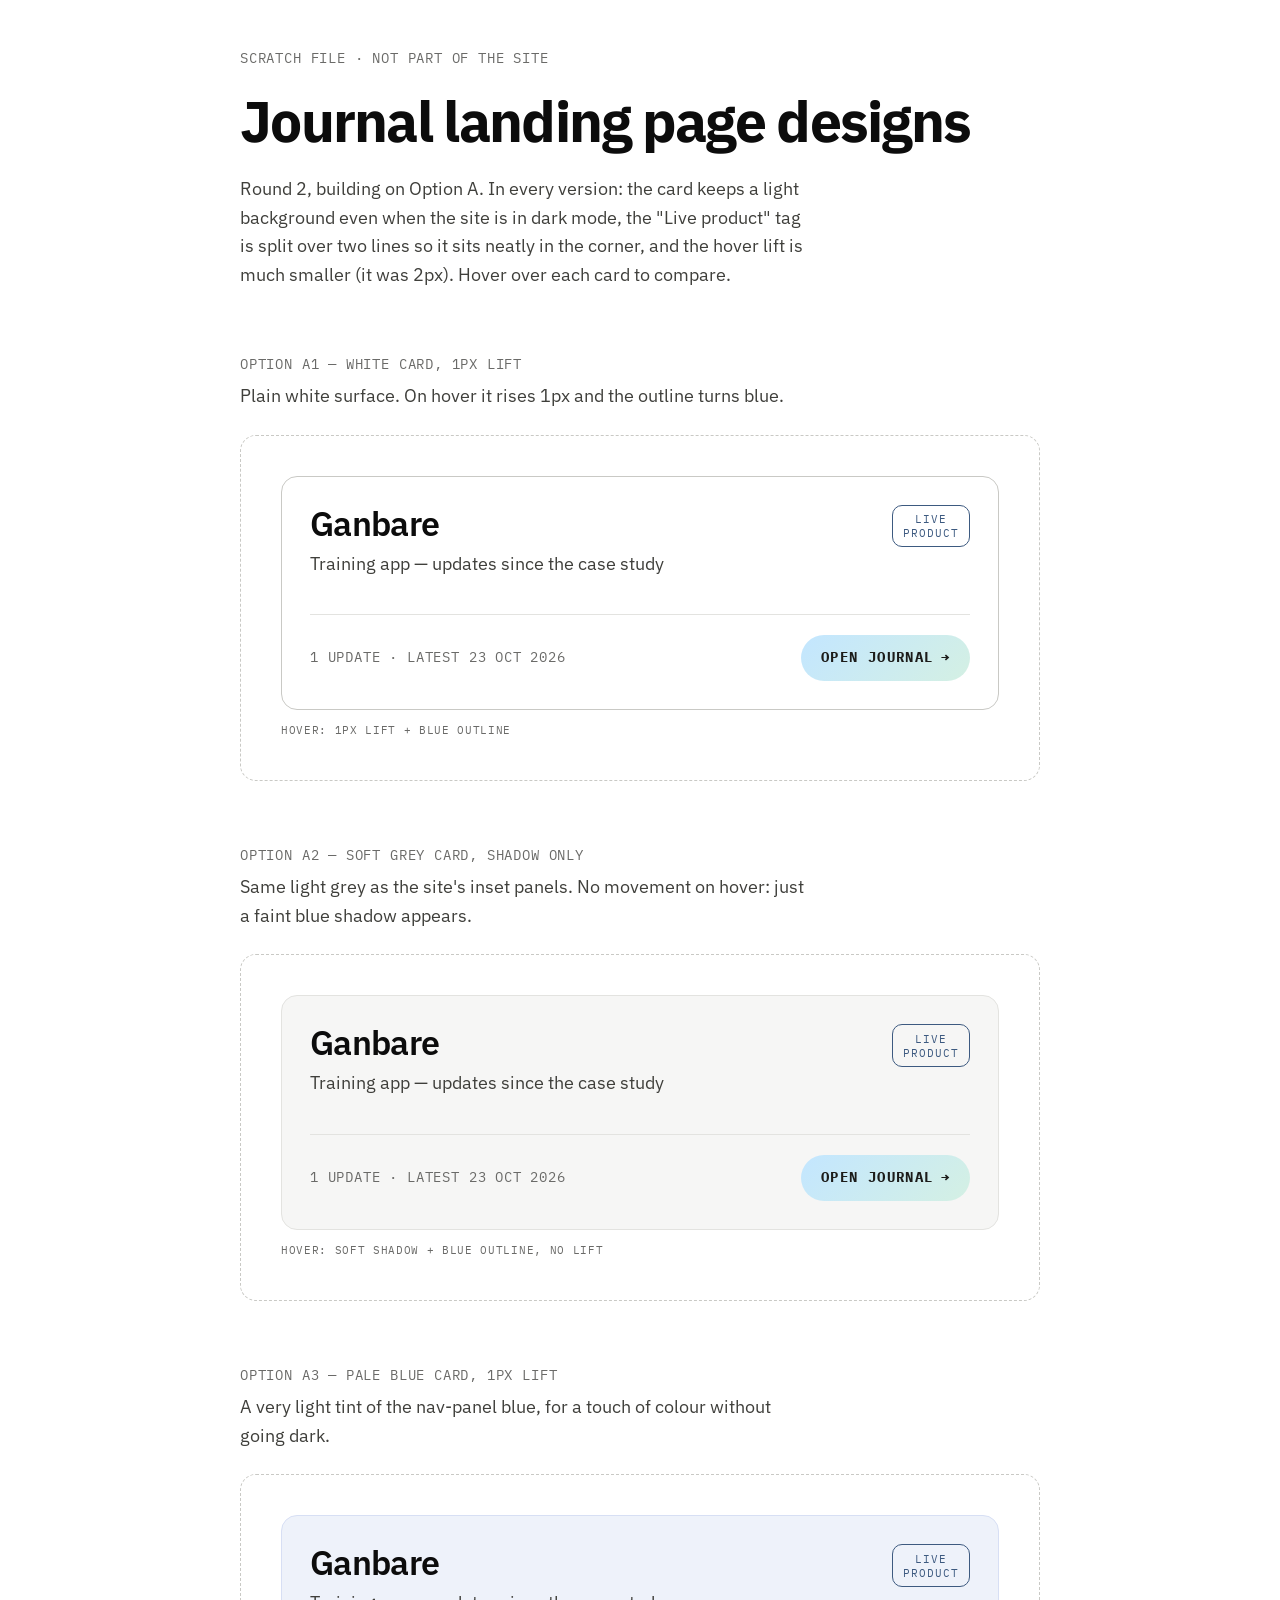
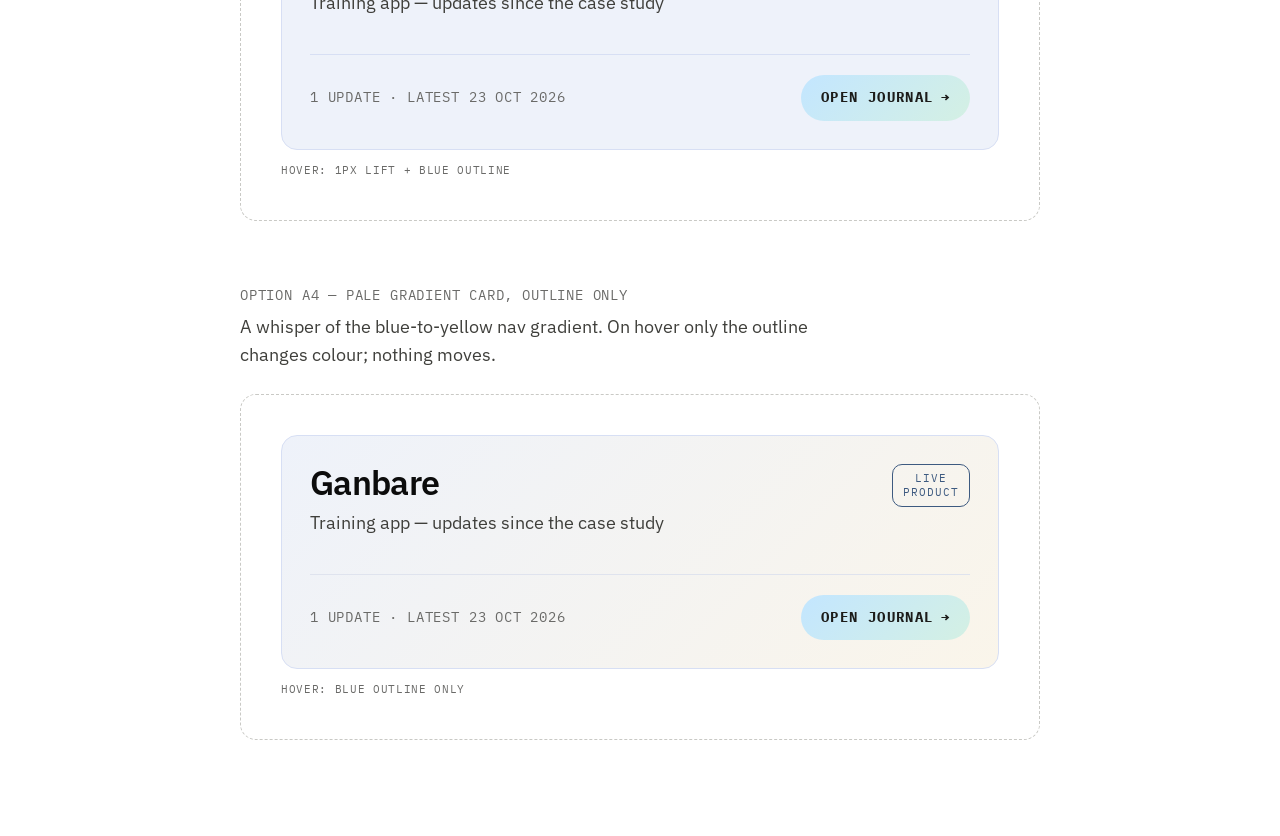
==== commit 07714feb: "Choosing designs for portfolio journal articles" ====
--- a/journal-landing-page-designs.html
+++ b/journal-landing-page-designs.html
@@ -11,161 +11,115 @@
   /* Scratch comparison page -- not linked from the site. */
   body { background: var(--bg); color: var(--ink); font-family: var(--font-sans); margin: 0; }
   .wrap { max-width: var(--content); margin: 0 auto; padding: 3rem 16px 6rem; }
-  .option { margin-top: 4.5rem; }
-  .option__label {
-    font-family: var(--font-mono); font-size: var(--step--1); letter-spacing: .06em;
-    text-transform: uppercase; color: var(--muted); margin: 0 0 .4rem;
-  }
+  .option { margin-top: 4rem; }
+  .option__label { font-family: var(--font-mono); font-size: var(--step--1); letter-spacing: .06em; text-transform: uppercase; color: var(--muted); margin: 0 0 .4rem; }
   .option__note { color: var(--ink-soft); max-width: var(--measure); margin: 0 0 1.5rem; }
   .mock { border: 1px dashed var(--line-strong); border-radius: 16px; padding: clamp(1.25rem, 4vw, 2.5rem); }
-  .mock h1 { font-size: var(--step-3); font-weight: 600; letter-spacing: -.03em; margin: 0 0 .5rem; line-height: 1.05; }
-  .mock .lead { color: var(--muted); margin: 0 0 2rem; max-width: var(--measure); }
-  .k { font-family: var(--font-mono); font-size: var(--step--1); letter-spacing: .06em; text-transform: uppercase; color: var(--muted); }
-  .name { font-size: var(--step-2); font-weight: 600; letter-spacing: -.02em; margin: 0; line-height: 1.15; }
-  .desc { color: var(--ink-soft); margin: .4rem 0 0; }
-  a.card { color: inherit; text-decoration: none; display: block; }
 
-  /* ---- A: outlined card, like the project facts box ---- */
-  .a-card {
-    border: 1px solid var(--line-strong); border-radius: 16px; padding: 1.75rem;
-    display: grid; gap: 1.25rem; transition: border-color .2s, transform .2s;
+  /* ---- shared card: Option A as now on the site, but with a LIGHT surface
+     in both themes (fixed colours, so it never turns black in dark mode) ---- */
+  .card {
+    --c-bg: #ffffff; --c-ink: #0c0c0c; --c-soft: #3f3f3b; --c-muted: #6a6a68;
+    --c-line: #e3e3e0; --c-edge: #c9c9c5; --c-blue: #3d5a80;
+    display: grid; gap: 2.25rem; padding: 1.75rem;
+    background: var(--c-bg); color: var(--c-ink);
+    border: 1px solid var(--c-edge); border-radius: 16px;
+    text-decoration: none;
+    transition: border-color .2s, transform .2s, box-shadow .2s;
   }
-  .a-card:hover { border-color: var(--product-outline); transform: translateY(-2px); }
-  .a-card__top { display: flex; justify-content: space-between; gap: 1rem; align-items: start; }
-  .a-tag { border: 1px solid var(--product-outline); color: var(--product-outline); border-radius: 999px; padding: .25rem .7rem; white-space: nowrap; }
-  .a-card__foot { display: flex; justify-content: space-between; align-items: center; flex-wrap: wrap; gap: 1rem; padding-top: 1.25rem; border-top: 1px solid var(--line); }
+  .card__top { display: flex; justify-content: space-between; align-items: start; gap: 1rem; }
+  .card__name { display: block; font-size: var(--step-2); font-weight: 600; letter-spacing: -.02em; line-height: 1.15; }
+  .card__desc { display: block; margin-top: .4rem; color: var(--c-soft); }
+  .card__foot { display: flex; justify-content: space-between; align-items: center; flex-wrap: wrap; gap: 1rem; padding-top: 1.25rem; border-top: 1px solid var(--c-line); }
+  .card__count { font-family: var(--font-mono); font-size: var(--step--1); letter-spacing: .06em; text-transform: uppercase; color: var(--c-muted); }
 
-  /* ---- B: soft gradient fill, the nav-rail colours ---- */
-  .b-card {
-    background: linear-gradient(135deg in oklab, var(--rail-a), var(--rail-b));
-    border: 1px solid var(--rail-edge); border-radius: 20px; padding: 2rem; color: #0c0c0c;
-    display: grid; gap: 1.5rem; transition: transform .2s, box-shadow .2s;
+  /* Corner tag split over two lines: narrower, so it sits snug in the corner */
+  .tag {
+    flex-shrink: 0; display: block; text-align: center;
+    font-family: var(--font-mono); font-size: .7rem; line-height: 1.25;
+    letter-spacing: .08em; text-transform: uppercase;
+    color: var(--c-blue); border: 1px solid var(--c-blue);
+    padding: .4rem .65rem; border-radius: 10px;
   }
-  .b-card:hover { transform: translateY(-2px); box-shadow: 0 10px 30px rgb(61 90 128 / .15); }
-  .b-card .desc, .b-card .k { color: #3f3f3b; }
-  .b-stats { display: flex; gap: 2rem; flex-wrap: wrap; }
-  .b-stats b { display: block; font-family: var(--font-sans); font-size: var(--step-1); letter-spacing: -.01em; text-transform: none; color: #0c0c0c; }
 
-  /* ---- C: image + text, like a project tile ---- */
-  .c-card {
-    border: 1px solid var(--line-strong); border-radius: 16px; overflow: hidden;
-    display: grid; transition: transform .2s, border-color .2s;
-  }
-  .c-card:hover { transform: translateY(-2px); border-color: var(--product-outline); }
-  .c-card__img { background: linear-gradient(135deg in oklab, var(--rail-a), var(--rail-b)); padding: 1.5rem 1.5rem 0; display: flex; align-items: end; justify-content: center; min-height: 12rem; }
-  .c-card__img img { width: 100%; max-width: 22rem; border-radius: 10px 10px 0 0; box-shadow: 0 -4px 20px rgb(0 0 0 / .08); display: block; }
-  .c-card__body { padding: 1.75rem; display: grid; gap: 1rem; align-content: center; }
-  @media (min-width: 760px) { .c-card { grid-template-columns: 1fr 1.2fr; } .c-card__img { min-height: 16rem; } }
+  /* Backgrounds */
+  .bg-white  { --c-bg: #ffffff; }
+  .bg-grey   { --c-bg: #f6f6f5; --c-edge: #e3e3e0; }
+  .bg-blue   { --c-bg: #eef2fa; --c-edge: #d7dff4; --c-line: #d7dff4; }
+  .bg-grad   { background: linear-gradient(135deg in oklab, #eef2fa, #faf5ea); --c-edge: #d7dff4; --c-line: #dfe3ee; }
 
-  /* ---- D: coloured header band + latest update inside ---- */
-  .d-card { border: 1px solid var(--line-strong); border-radius: 16px; overflow: hidden; }
-  .d-card__band { background: var(--product-outline); color: #fff; padding: 1.5rem 1.75rem; display: flex; justify-content: space-between; align-items: end; gap: 1rem; flex-wrap: wrap; }
-  .d-card__band .name { color: #fff; }
-  .d-card__band .k { color: rgb(255 255 255 / .75); }
-  .d-card__body { padding: 1.5rem 1.75rem; display: grid; gap: 1.25rem; }
-  .d-latest { background: var(--bg-inset); border-radius: 12px; padding: 1.1rem 1.25rem; }
-  .d-latest p { margin: .3rem 0 0; }
-  .d-latest strong { font-weight: 600; }
-  .d-foot { display: flex; justify-content: flex-end; }
+  /* Hover lifts -- all discreet */
+  .lift-1:hover { transform: translateY(-1px); border-color: var(--c-blue); }
+  .lift-shadow:hover { box-shadow: 0 4px 14px rgb(61 90 128 / .10); border-color: var(--c-blue); }
+  .lift-none:hover { border-color: var(--c-blue); }
+  @media (prefers-reduced-motion: reduce) { .card { transition: none; } .card:hover { transform: none; } }
+
+  .hint { font-family: var(--font-mono); font-size: .7rem; letter-spacing: .06em; text-transform: uppercase; color: var(--muted); margin: .75rem 0 0; }
 </style>
 </head>
 <body>
 <div class="wrap">
-  <p class="k">Scratch file &middot; not part of the site</p>
+  <p class="option__label">Scratch file &middot; not part of the site</p>
   <h1 style="font-size:var(--step-3);margin:.3rem 0 .5rem;letter-spacing:-.03em">Journal landing page designs</h1>
-  <p class="option__note">Four ways to show the Ganbare topic on the Journal page, in place of the current text row between two lines. Each one uses colours and shapes already on the site (the project facts outline, the nav-rail gradient, the pill buttons), so it should sit comfortably next to Case Studies &amp; Projects.</p>
+  <p class="option__note">Round 2, building on Option A. In every version: the card keeps a light background even when the site is in dark mode, the "Live product" tag is split over two lines so it sits neatly in the corner, and the hover lift is much smaller (it was 2px). Hover over each card to compare.</p>
 
-  <!-- ===================== A ===================== -->
   <section class="option">
-    <p class="option__label">Option A &mdash; Outlined card</p>
-    <p class="option__note">Closest to the current site. Same rounded outline as the Role/Users/Platform/Status box, with a small blue "Live" tag as the colour accent. Quietest of the four.</p>
+    <p class="option__label">Option A1 &mdash; White card, 1px lift</p>
+    <p class="option__note">Plain white surface. On hover it rises 1px and the outline turns blue.</p>
     <div class="mock">
-      <h1>Journal</h1>
-      <p class="lead">What changed in my projects after the case study was written, and why.</p>
-      <a class="card a-card" href="#">
-        <div class="a-card__top">
-          <div>
-            <p class="name">Ganbare</p>
-            <p class="desc">Training app &mdash; updates since the case study</p>
-          </div>
-          <span class="k a-tag">Live product</span>
-        </div>
-        <div class="a-card__foot">
-          <span class="k">1 update &middot; Latest 23 Oct 2026</span>
-          <span class="link-arrow">Open journal <span aria-hidden="true">&rarr;</span></span>
-        </div>
+      <a class="card bg-white lift-1" href="#">
+        <span class="card__top">
+          <span><span class="card__name">Ganbare</span><span class="card__desc">Training app &mdash; updates since the case study</span></span>
+          <span class="tag">Live<br>product</span>
+        </span>
+        <span class="card__foot"><span class="card__count">1 update &middot; Latest 23 Oct 2026</span><span class="link-arrow">Open journal <span aria-hidden="true">&rarr;</span></span></span>
       </a>
+      <p class="hint">Hover: 1px lift + blue outline</p>
     </div>
   </section>
 
-  <!-- ===================== B ===================== -->
   <section class="option">
-    <p class="option__label">Option B &mdash; Gradient card</p>
-    <p class="option__note">Fills the card with the blue-to-warm-yellow gradient from the case study's navigation panel. Most colourful; ties the journal visually to the case study it follows on from.</p>
+    <p class="option__label">Option A2 &mdash; Soft grey card, shadow only</p>
+    <p class="option__note">Same light grey as the site's inset panels. No movement on hover: just a faint blue shadow appears.</p>
     <div class="mock">
-      <h1>Journal</h1>
-      <p class="lead">What changed in my projects after the case study was written, and why.</p>
-      <a class="card b-card" href="#">
-        <div>
-          <p class="name">Ganbare</p>
-          <p class="desc">Training app &mdash; updates since the case study</p>
-        </div>
-        <div class="b-stats">
-          <span class="k">Updates <b>1</b></span>
-          <span class="k">Latest <b>23 Oct 2026</b></span>
-          <span class="k">Status <b>Live &amp; in daily use</b></span>
-        </div>
+      <a class="card bg-grey lift-shadow" href="#">
+        <span class="card__top">
+          <span><span class="card__name">Ganbare</span><span class="card__desc">Training app &mdash; updates since the case study</span></span>
+          <span class="tag">Live<br>product</span>
+        </span>
+        <span class="card__foot"><span class="card__count">1 update &middot; Latest 23 Oct 2026</span><span class="link-arrow">Open journal <span aria-hidden="true">&rarr;</span></span></span>
       </a>
+      <p class="hint">Hover: soft shadow + blue outline, no lift</p>
     </div>
   </section>
 
-  <!-- ===================== C ===================== -->
   <section class="option">
-    <p class="option__label">Option C &mdash; Image card</p>
-    <p class="option__note">Adds a screenshot of the app on a gradient panel, beside the text (stacked on phones). Most like a portfolio project tile, and gives the page something visual. Uses the homepage image that was removed from the first post.</p>
+    <p class="option__label">Option A3 &mdash; Pale blue card, 1px lift</p>
+    <p class="option__note">A very light tint of the nav-panel blue, for a touch of colour without going dark.</p>
     <div class="mock">
-      <h1>Journal</h1>
-      <p class="lead">What changed in my projects after the case study was written, and why.</p>
-      <a class="card c-card" href="#">
-        <div class="c-card__img">
-          <img src="assets/ganbare/product-1-homepage-v2.png" alt="">
-        </div>
-        <div class="c-card__body">
-          <span class="k">1 update &middot; Latest 23 Oct 2026</span>
-          <div>
-            <p class="name">Ganbare</p>
-            <p class="desc">Training app &mdash; updates since the case study</p>
-          </div>
-          <span><span class="link-arrow">Open journal <span aria-hidden="true">&rarr;</span></span></span>
-        </div>
+      <a class="card bg-blue lift-1" href="#">
+        <span class="card__top">
+          <span><span class="card__name">Ganbare</span><span class="card__desc">Training app &mdash; updates since the case study</span></span>
+          <span class="tag">Live<br>product</span>
+        </span>
+        <span class="card__foot"><span class="card__count">1 update &middot; Latest 23 Oct 2026</span><span class="link-arrow">Open journal <span aria-hidden="true">&rarr;</span></span></span>
       </a>
+      <p class="hint">Hover: 1px lift + blue outline</p>
     </div>
   </section>
 
-  <!-- ===================== D ===================== -->
   <section class="option">
-    <p class="option__label">Option D &mdash; Header band + latest update</p>
-    <p class="option__note">A solid blue band carries the title; underneath, a preview of the newest post so visitors see what's inside before clicking. Strongest colour, and the most informative.</p>
+    <p class="option__label">Option A4 &mdash; Pale gradient card, outline only</p>
+    <p class="option__note">A whisper of the blue-to-yellow nav gradient. On hover only the outline changes colour; nothing moves.</p>
     <div class="mock">
-      <h1>Journal</h1>
-      <p class="lead">What changed in my projects after the case study was written, and why.</p>
-      <a class="card d-card" href="#">
-        <div class="d-card__band">
-          <div>
-            <p class="name">Ganbare</p>
-            <span class="k">Training app &middot; Live product</span>
-          </div>
-          <span class="k">1 update</span>
-        </div>
-        <div class="d-card__body">
-          <div class="d-latest">
-            <span class="k">Latest &middot; 23 Oct 2026</span>
-            <p><strong>Starting the Ganbare journal</strong></p>
-            <p style="color:var(--ink-soft)">Where we'll document app iterations and new features.</p>
-          </div>
-          <div class="d-foot"><span class="link-arrow">Open journal <span aria-hidden="true">&rarr;</span></span></div>
-        </div>
+      <a class="card bg-grad lift-none" href="#">
+        <span class="card__top">
+          <span><span class="card__name">Ganbare</span><span class="card__desc">Training app &mdash; updates since the case study</span></span>
+          <span class="tag">Live<br>product</span>
+        </span>
+        <span class="card__foot"><span class="card__count">1 update &middot; Latest 23 Oct 2026</span><span class="link-arrow">Open journal <span aria-hidden="true">&rarr;</span></span></span>
       </a>
+      <p class="hint">Hover: blue outline only</p>
     </div>
   </section>
 </div>
